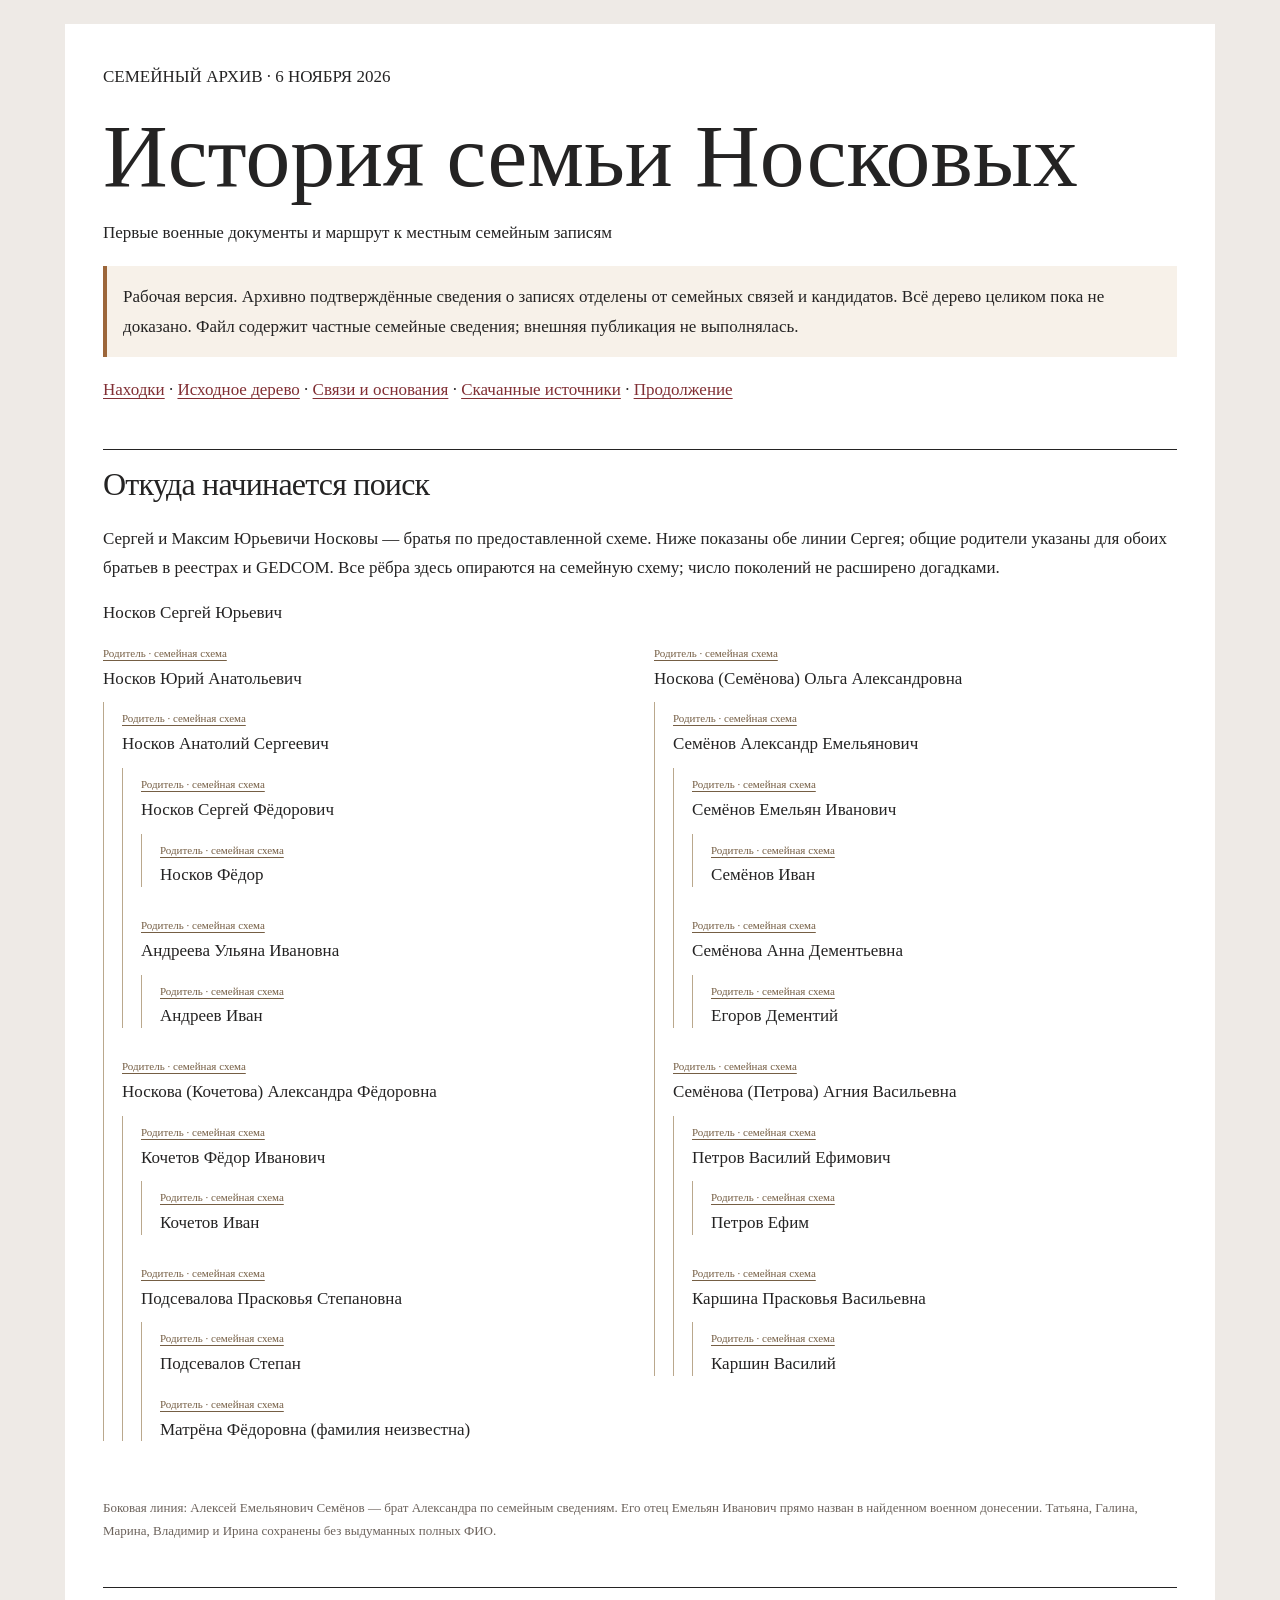
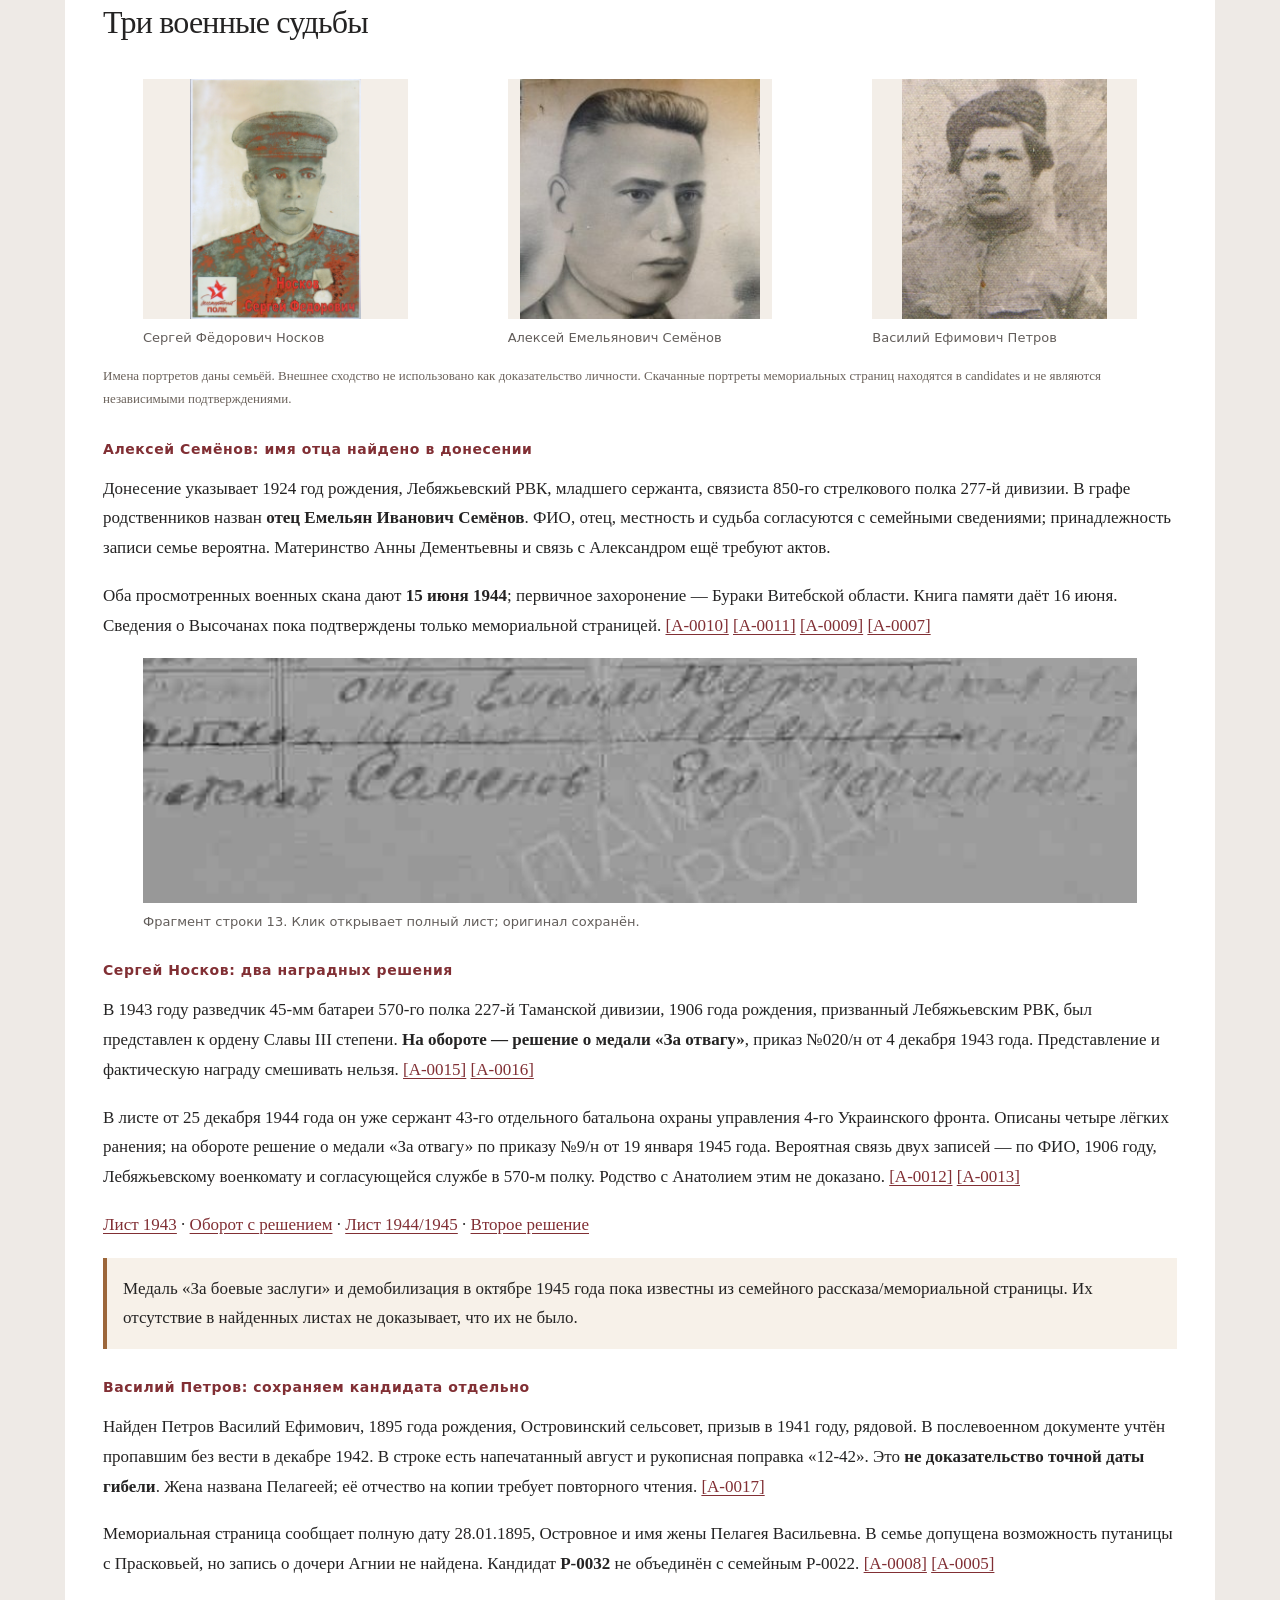
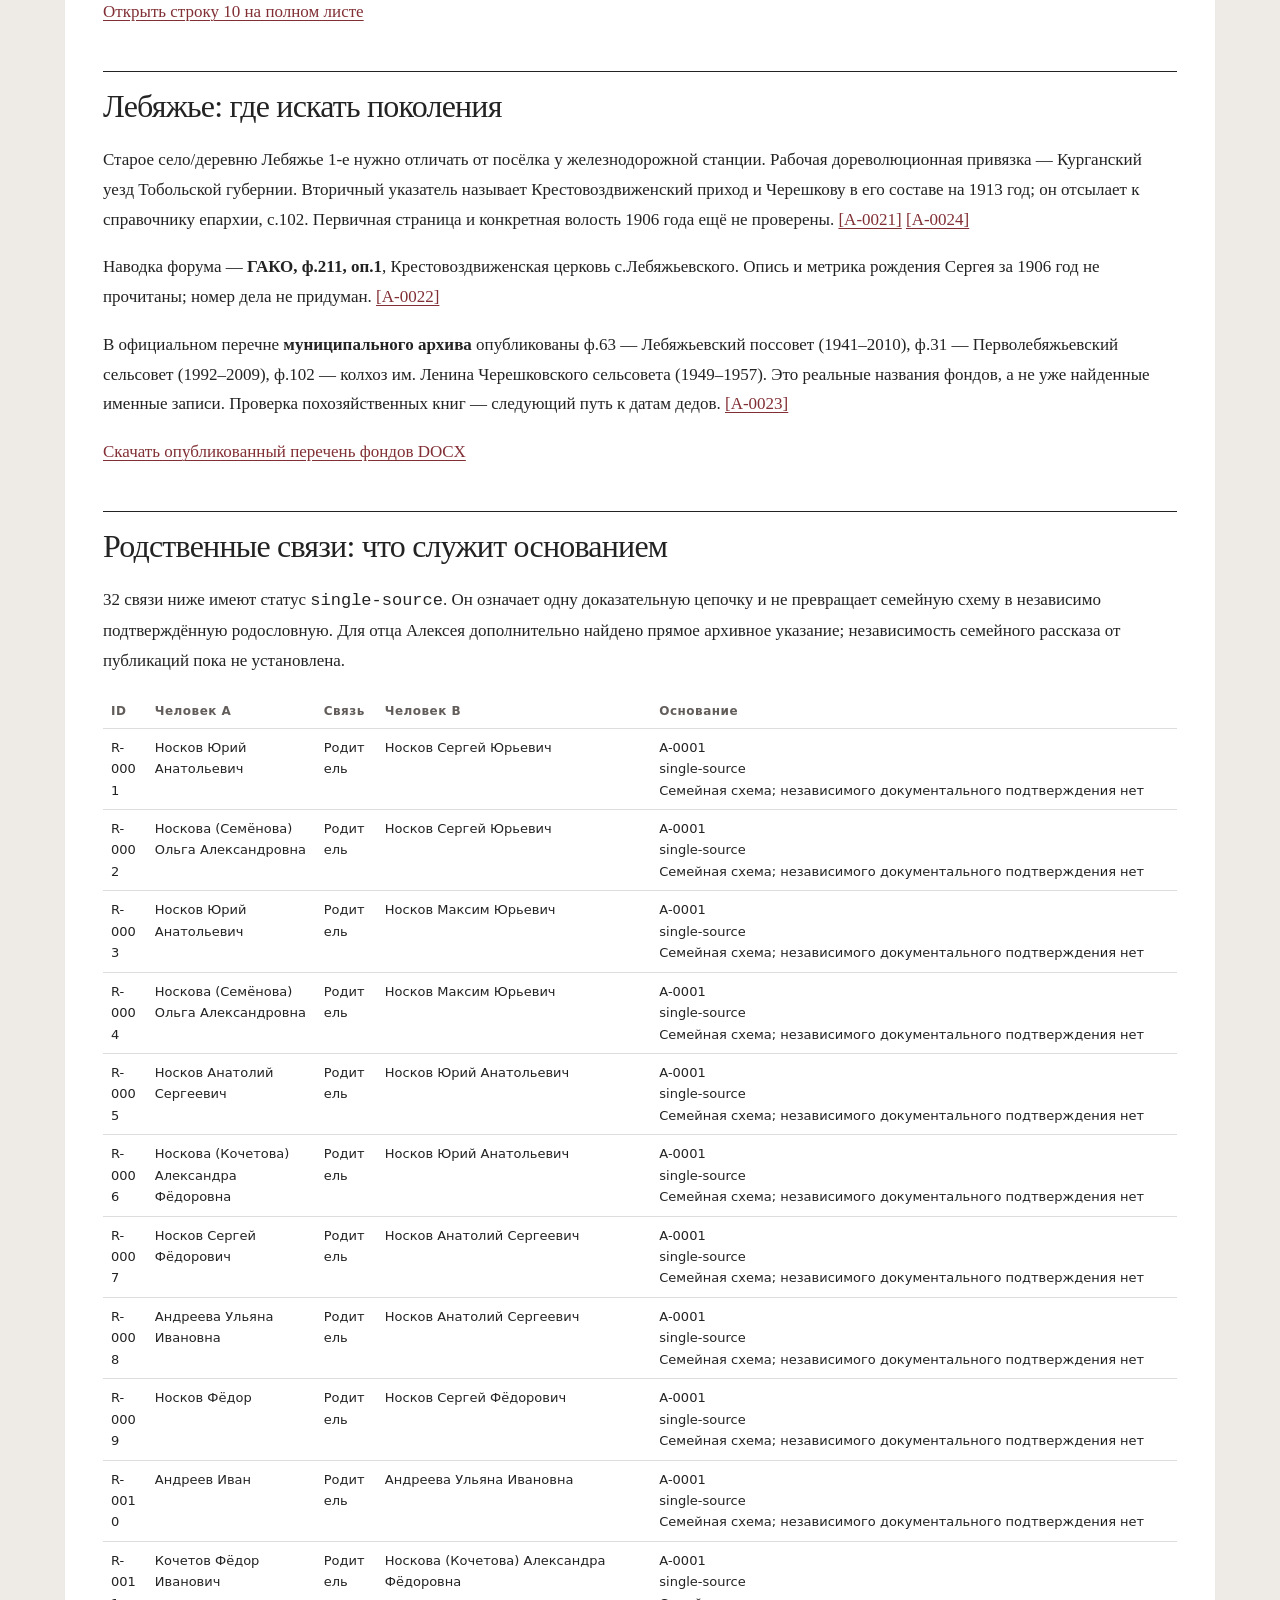
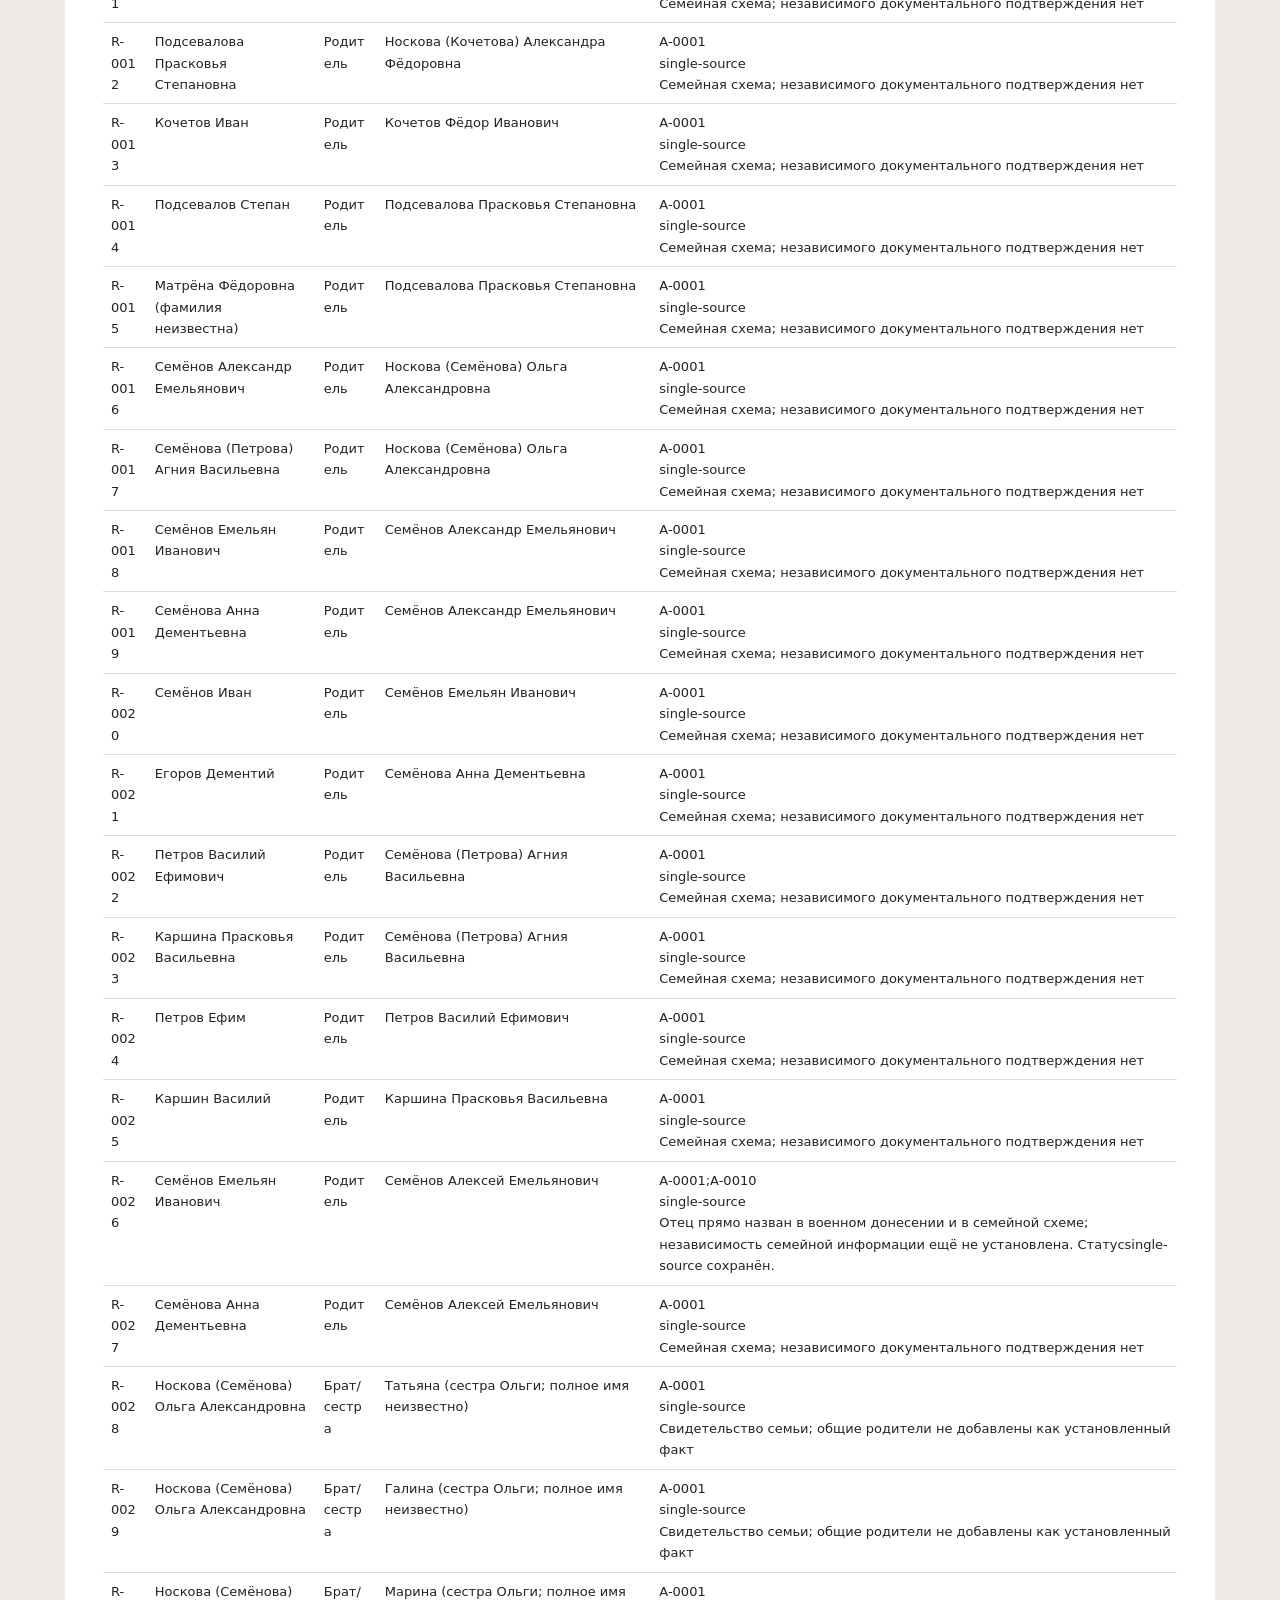
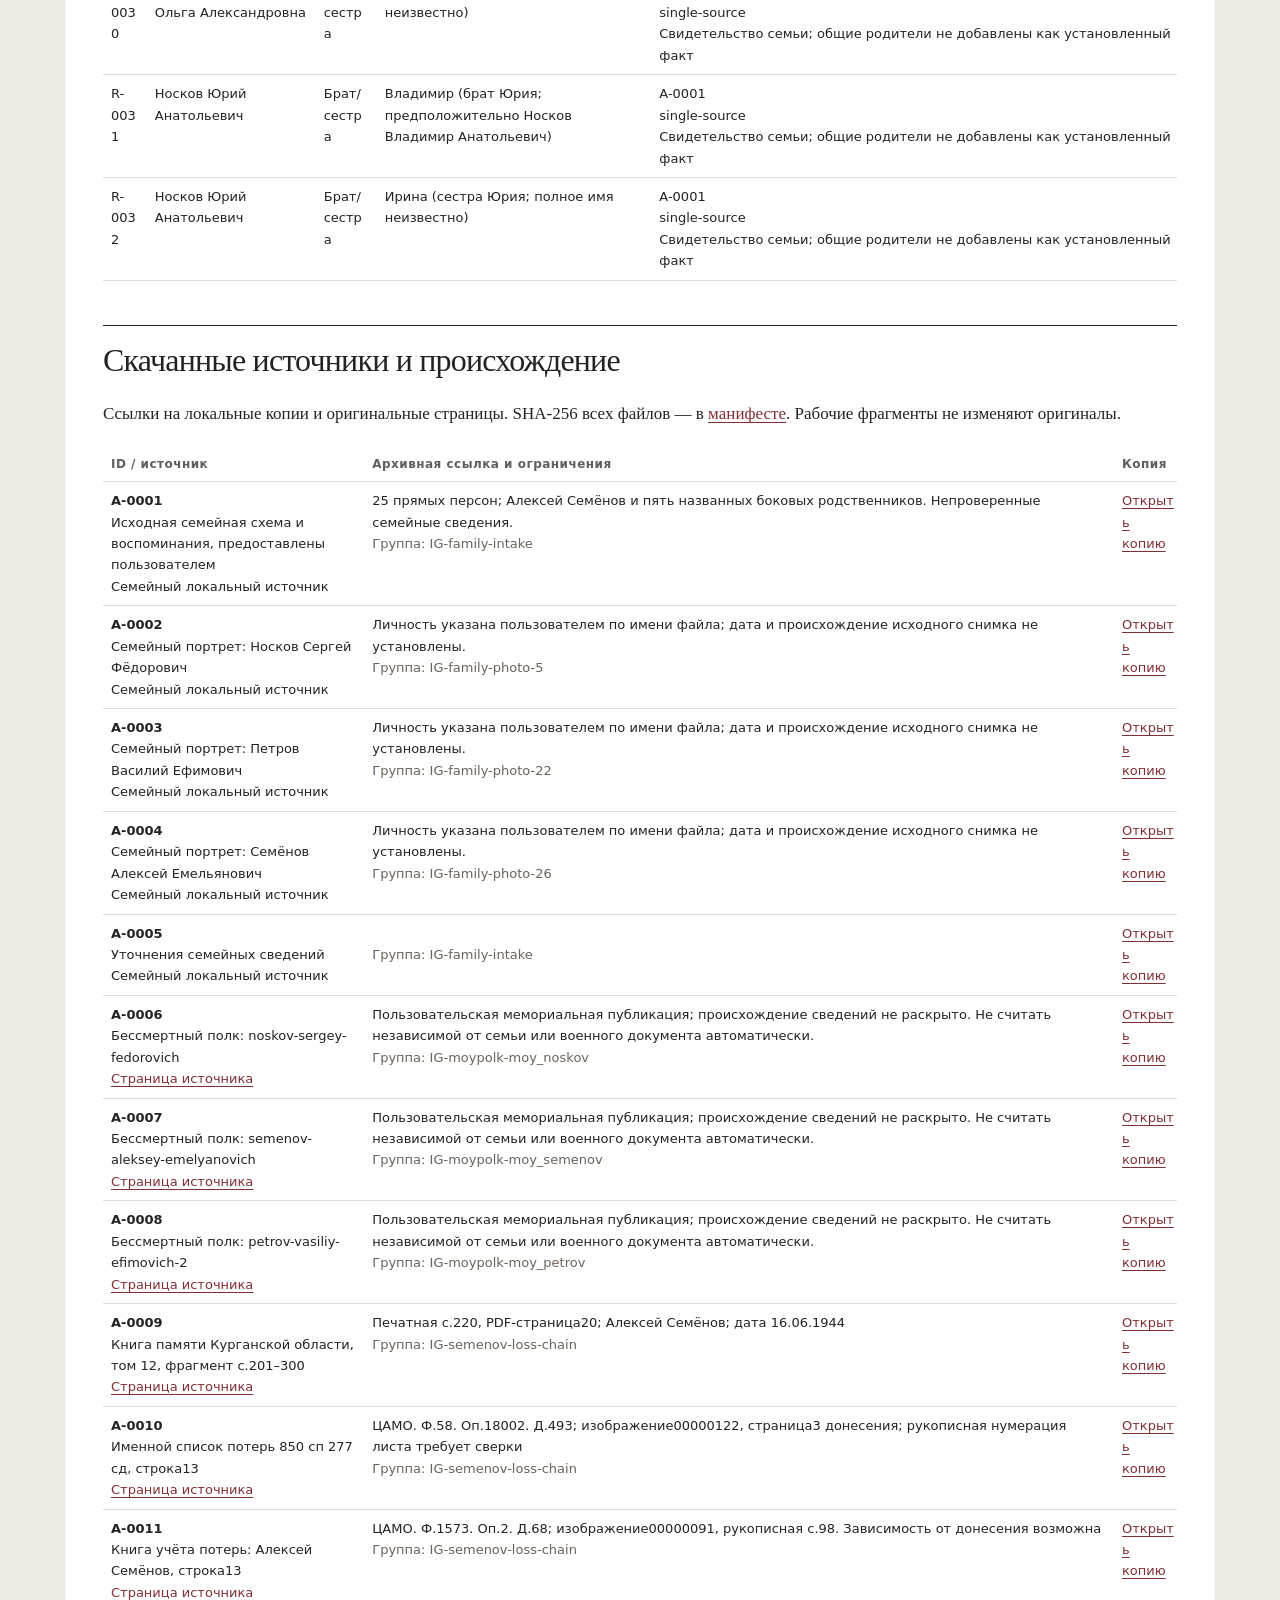
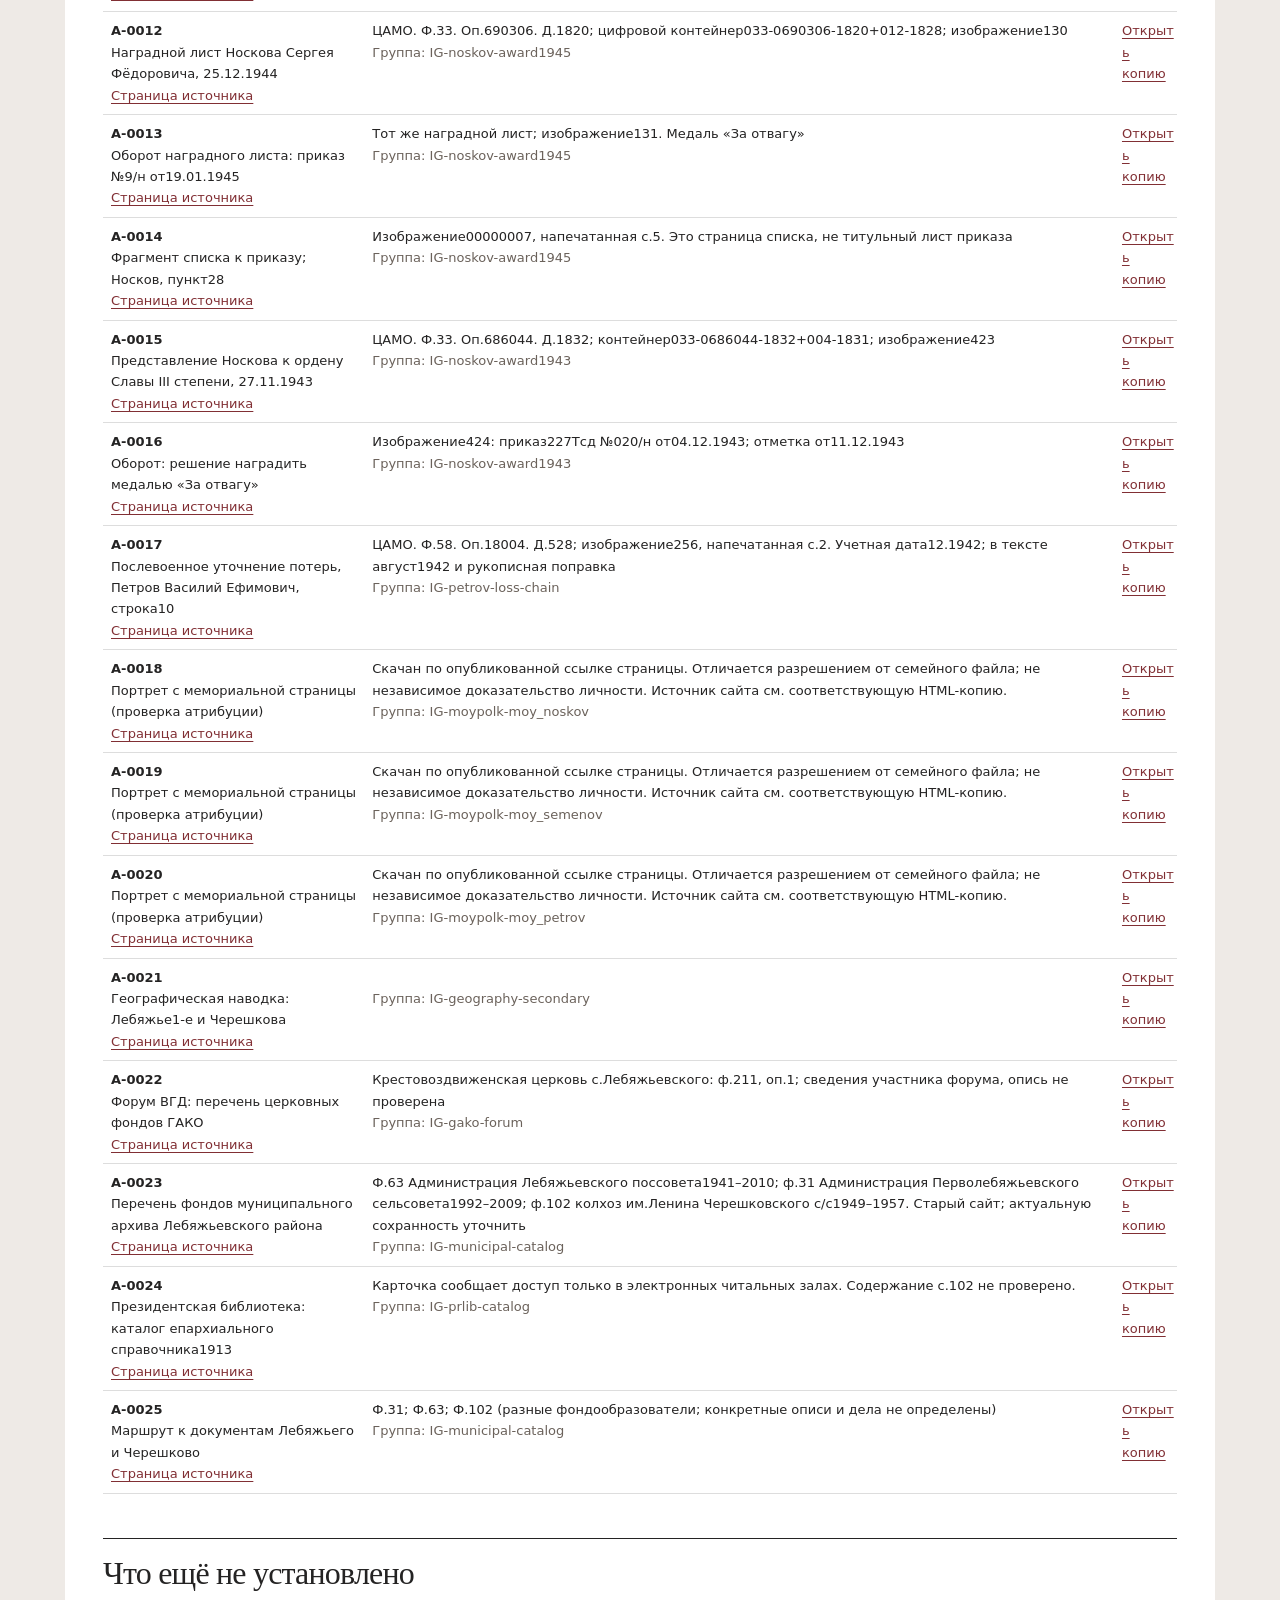
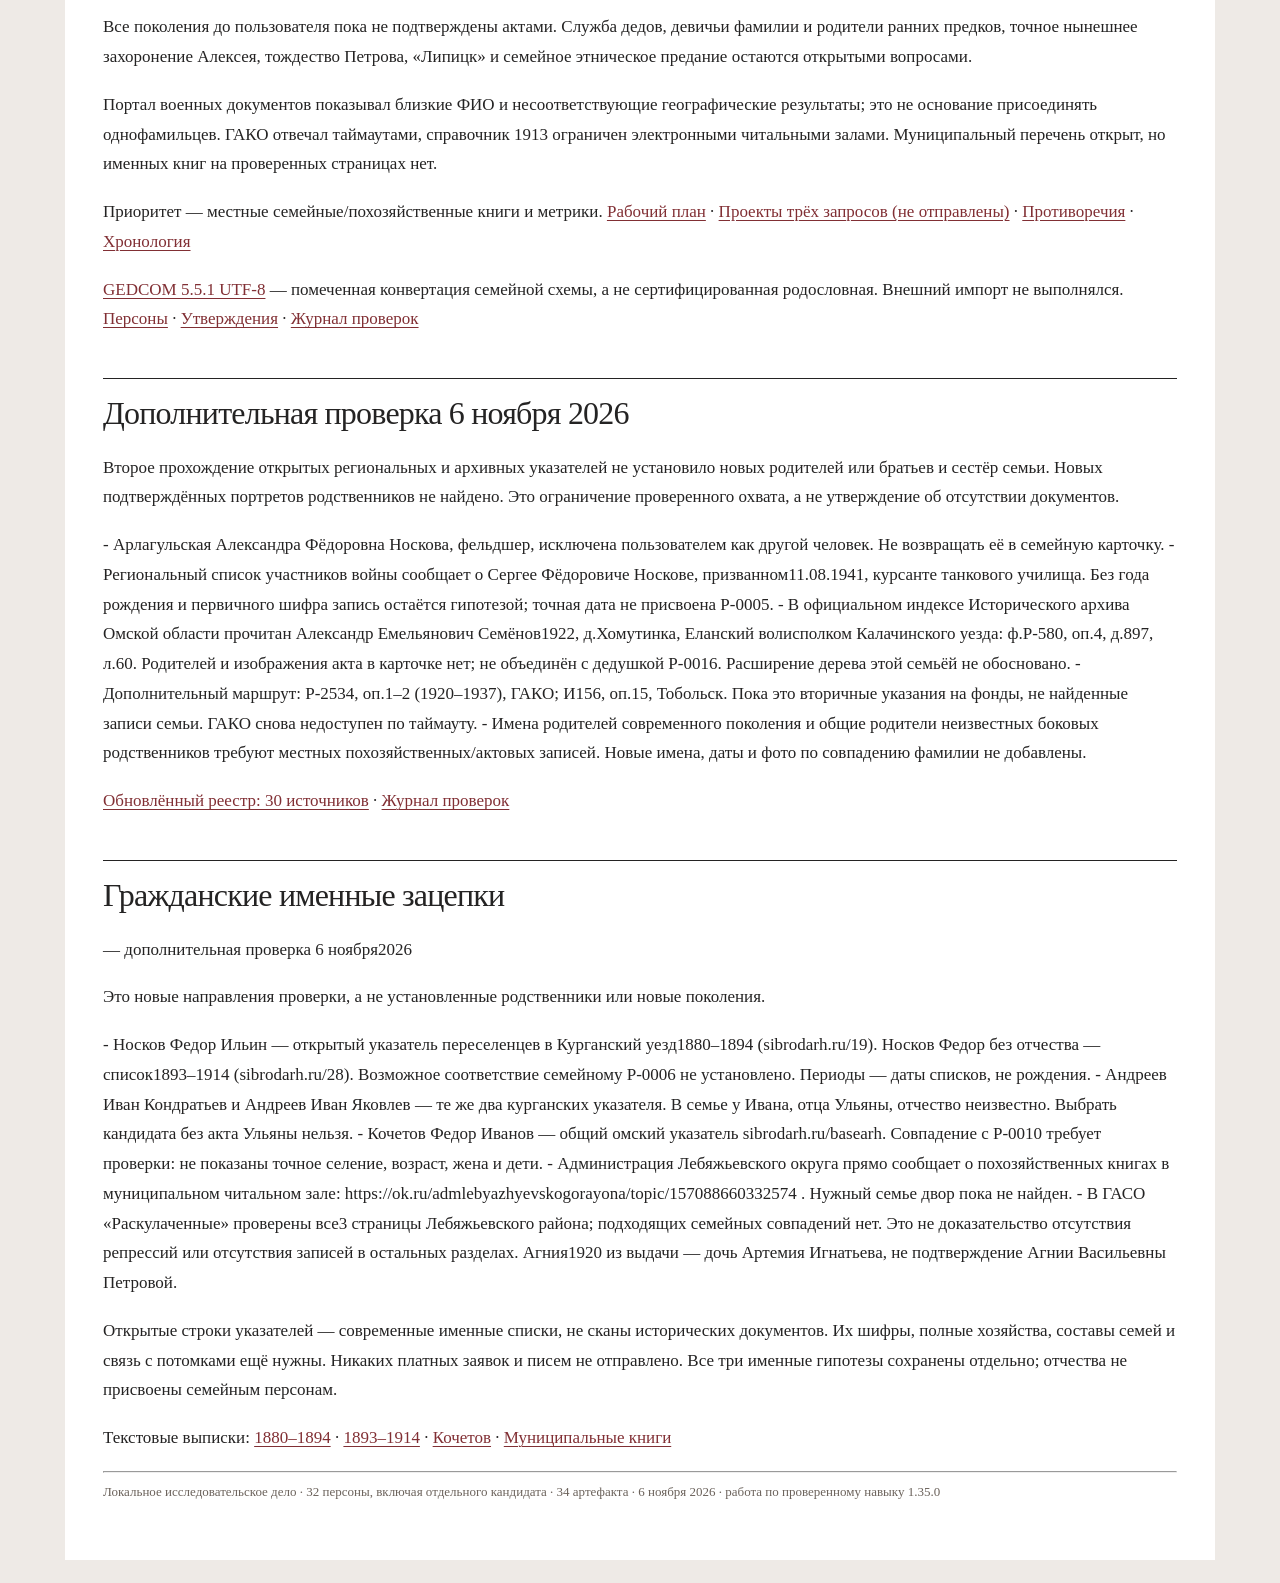
==== archive/report.html @ 3ffae799 "Publish family archive with complete static site and research sources" ====
<!doctype html><html lang="ru"><head><meta charset="utf-8"><meta name="viewport" content="width=device-width,initial-scale=1"><title>История семьи Носковых — первые документы</title><style>
@page { size:A4; margin:16mm 17mm; }
:root {
 --paper:#ffffff; --canvas:#eeeae6; --ink:#242323; --muted:#625d5a; --line:#d5cfca;
 --accent:#812f34; --accent-soft:#f8efed; --soft:#f6f3f0;
 --ok:#285d39; --ok-bg:#eaf2e9; --maybe:#725011; --maybe-bg:#faf0d9;
 --no:#842f34; --no-bg:#f8e9e7; --family:#344f70; --family-bg:#eaf0f7;
 --sans:system-ui,-apple-system,BlinkMacSystemFont,"Segoe UI","Noto Sans","Noto Sans Armenian","Noto Sans Georgian","Noto Sans Hebrew","DejaVu Sans",Arial,sans-serif;
 --serif:Georgia,"Times New Roman","Noto Serif","Noto Serif Armenian","Noto Serif Georgian","Noto Serif Hebrew","DejaVu Serif","Sylfaen",serif; --tree-gap:40px;
 color-scheme:light;
}
* { box-sizing:border-box; }
html { scroll-padding-top:24px; }
body { margin:0; background:var(--canvas); color:var(--ink); font:1.0625rem/1.75 var(--serif); }
a { color:var(--accent); text-underline-offset:3px; text-decoration-thickness:1px; }
a:hover { text-decoration-thickness:2px; }
a:focus-visible,summary:focus-visible,.table-wrap:focus-visible { outline:3px solid var(--accent); outline-offset:5px; }
.report-shell { max-width:1180px; margin:32px auto; background:var(--paper); border-top:7px solid var(--ink); }
.report-topline { display:flex; justify-content:space-between; flex-wrap:wrap; gap:8px 20px; padding:17px 52px; border-bottom:1px solid var(--ink); color:var(--muted); font:600 .75rem/1.5 var(--sans); text-transform:none; letter-spacing:.12em; }
.report-header { padding:40px 52px 32px; border-bottom:1px solid var(--ink); }
.report-intro { display:grid; grid-template-columns:minmax(0,1.7fr) minmax(0,1fr); gap:0 48px; align-items:start; }
.eyebrow { margin:0 0 10px; grid-column:1; font:600 .75rem/1.5 var(--sans); letter-spacing:.16em; text-transform:none; color:var(--accent); }
h1 { overflow-wrap:anywhere; grid-column:1; font:400 clamp(3rem,7vw,5.75rem)/1.03 var(--serif); letter-spacing:normal; margin:0 0 16px; text-wrap:balance; }
.subtitle { grid-column:1; font:1.125rem/1.55 var(--serif); max-width:42ch; color:var(--muted); margin:0 0 24px; }
.report-meta { grid-column:2; grid-row:2/4; margin:6px 0 0; display:grid; gap:16px; padding-left:24px; border-left:1px solid var(--line); font:.8125rem/1.7 var(--sans); }
.report-meta dt { font:600 .75rem/1.5 var(--sans); text-transform:none; letter-spacing:.06em; color:var(--muted); margin:0 0 3px; }
.report-meta dd { margin:0; }
.demo-note { grid-column:1/-1; padding:12px 0; border-top:1px solid var(--line); border-bottom:1px solid var(--line); font:.75rem/1.65 var(--sans); color:var(--muted); }
.demo-note strong { color:var(--ink); }
.family-tree { margin:30px auto 0; width:100%; max-width:780px; min-width:0; }
.tree-heading { display:flex; align-items:baseline; justify-content:space-between; flex-wrap:wrap; gap:8px 20px; margin-bottom:16px; }
.tree-heading h2 { font:400 1.75rem/1.3 var(--serif); color:var(--ink); letter-spacing:-.025em; border:0; padding:0; margin:0; }
.tree-heading>span { color:var(--muted); font:.75rem/1.5 var(--sans); }
.tree-row { display:grid; grid-template-columns:repeat(2,minmax(0,1fr)); gap:var(--tree-gap); }
.person-card { min-width:0; overflow-wrap:anywhere; display:grid; grid-template-columns:minmax(0,1fr) auto; gap:4px 12px; padding:10px 14px 12px; border:0; border-top:1px solid var(--line); border-bottom:1px solid var(--line); background:var(--paper); text-decoration:none; transition:background-color 160ms ease; }
a.person-card:hover { background:var(--accent-soft); }
.person-role { grid-column:1/-1; color:var(--muted); font:600 .75rem/1.4 var(--sans); letter-spacing:.07em; text-transform:none; }
.person-name { grid-column:1/-1; color:var(--ink); font:400 1.375rem/1.3 var(--serif); letter-spacing:normal; overflow-wrap:anywhere; }
.person-years { color:var(--muted); font:.75rem/1.6 var(--sans); font-variant-numeric:tabular-nums; }
.person-status { color:var(--accent); font:600 .75rem/1.6 var(--sans); }
.person-card.subject { background:var(--accent-soft); border-top:3px solid var(--accent); border-bottom:1px solid var(--accent); padding-top:8px; }
.person-card.subject .person-role { color:var(--accent); }
.person-card.subject .person-status { grid-column:1/-1; font-weight:400; color:var(--muted); }
.spouse-group { position:relative; }
.spouse-group::before { content:""; position:absolute; top:50%; left:calc(50% - var(--tree-gap)/2); width:var(--tree-gap); height:4px; border-top:1px solid var(--accent); border-bottom:1px solid var(--accent); }
.tree-connectors { position:relative; width:100%; height:24px; color:var(--accent); }
.tree-connectors::before { content:""; position:absolute; top:0; bottom:0; left:calc(25% - var(--tree-gap)/4); border-left:1px solid currentColor; }
.mother-branch { position:absolute; top:0; left:calc(25% - var(--tree-gap)/4); width:calc(50% + var(--tree-gap)/2); height:10px; border-right:1px solid currentColor; border-bottom:1px solid currentColor; }
.child-row .person-card { grid-column:1; }
.tree-caption { font:.75rem/1.65 var(--sans); color:var(--muted); margin-top:14px; }
.tree-caption span { display:block; margin-top:4px; }
.report-nav { display:flex; flex-wrap:wrap; gap:4px 32px; margin:0 52px; padding:6px 0; border-bottom:1px solid var(--ink); font:600 .75rem/1.5 var(--sans); text-transform:none; letter-spacing:.06em; }
.report-nav a { min-height:44px; display:inline-flex; align-items:center; text-decoration:none; }
.report-nav a:hover { text-decoration:underline; }
main { max-width:900px; padding:36px 52px 44px; margin:0 auto; }
h2 { margin:44px 0 18px; padding:14px 0 0; border-top:1px solid var(--ink); color:var(--ink); font:400 clamp(1.625rem,3vw,2rem)/1.3 var(--serif); letter-spacing:-.025em; break-after:avoid; text-wrap:balance; }
h3 { margin:28px 0 14px; color:var(--accent); font:600 .875rem/1.5 var(--sans); letter-spacing:.04em; }
p { margin:0 0 18px; }
p,li,td { overflow-wrap:break-word; }
main>p { max-width:72ch; }
.lead { padding:22px 24px 24px; background:var(--soft); border-top:3px solid var(--accent); border-bottom:1px solid var(--line); margin-bottom:24px; }
.lead h2 { margin:0 0 14px; padding:0; border:0; color:var(--accent); font:600 .75rem/1.5 var(--sans); text-transform:none; letter-spacing:.12em; }
.lead ul { margin:0; padding-left:18px; }
.lead li { margin-bottom:12px; }
.lead li:last-child { margin-bottom:0; }
.tag { display:inline-block; max-width:100%; padding:2px 7px; margin:2px 0; border-radius:2px; font:600 .75rem/1.5 var(--sans); white-space:nowrap; }
.ok { color:var(--ok); background:var(--ok-bg); }
.maybe { color:var(--maybe); background:var(--maybe-bg); }
.no { color:var(--no); background:var(--no-bg); }
.fam { color:var(--family); background:var(--family-bg); }
.evidence-guide { border-bottom:1px solid var(--line); color:var(--muted); margin:0 0 30px; font:.8125rem/1.7 var(--sans); }
.evidence-guide h3 { padding:12px 0 0; margin:0; font:600 .8125rem/1.7 var(--sans); color:var(--ink); letter-spacing:normal; }
.legend { display:grid; grid-template-columns:repeat(2,minmax(0,1fr)); gap:12px 24px; padding:8px 0 18px; }
.legend .tag { display:table; margin-bottom:4px; }
.table-wrap { max-width:100%; overflow-x:auto; margin:16px 0 20px; }
table { width:100%; border-collapse:collapse; font:.875rem/1.65 var(--sans); }
th,td { text-align:start; vertical-align:top; border-bottom:1px solid var(--line); padding:12px 16px 12px 0; }
th { color:var(--muted); font:600 .75rem/1.5 var(--sans); text-transform:none; letter-spacing:.04em; border-bottom:1px solid var(--ink); }
th:last-child,td:last-child { padding-right:0; }
td.d { width:18%; min-width:90px; }
td.t { width:17%; }
tr { break-inside:avoid; }
tr:target { background:var(--accent-soft); }
blockquote { margin:28px 0; padding:2px 0 2px 20px; border-left:2px solid var(--accent); color:var(--accent); font:italic 1.375rem/1.5 var(--serif); }
ol,ul { margin:0 0 22px; padding-left:22px; }
li { margin-bottom:10px; }
.small { color:var(--muted); font:.8125rem/1.65 var(--sans); }
.src li { color:var(--muted); font:.8125rem/1.75 var(--sans); margin-bottom:18px; padding-left:4px; }
.src li b { color:var(--ink); }
:target { scroll-margin-top:24px; }
.report-footer { display:flex; justify-content:space-between; flex-wrap:wrap; gap:12px; padding:20px 52px; border-top:1px solid var(--ink); color:var(--muted); font:.75rem/1.5 var(--sans); }
.skip-link { position:absolute; top:8px; left:8px; padding:12px 16px; z-index:10; background:var(--paper); transform:translateY(-200%); font:1rem/1.5 var(--sans); }
.skip-link:focus { transform:translateY(0); }
@media(max-width:959px) {
 .report-shell { margin:16px; }
 .report-header { padding:32px; }
 .report-topline,.report-footer { padding-left:32px; padding-right:32px; }
 .report-nav { margin-left:32px; margin-right:32px; }
 .report-intro { gap:0 24px; }
 .person-card { display:flex; flex-direction:column; gap:4px; }
 main { padding:32px; }
}
@media(max-width:600px) {
 :root { --tree-gap:20px; }
 body { font-size:1rem; }
 .report-shell { margin:0; border-top-width:5px; }
 .report-topline { padding:13px 20px; font-size:.75rem; letter-spacing:.06em; }
 .report-header { padding:24px 20px; }
 .report-intro { display:block; }
 h1 { font-size:3rem; }
 .subtitle { font-size:1rem; margin-bottom:18px; }
 .report-meta { display:flex; flex-wrap:wrap; gap:10px 24px; padding:0; margin:0 0 18px; border:0; }
 .demo-note { font-size:.75rem; }
 .family-tree { margin-top:24px; }
 .tree-heading { align-items:start; }
 .tree-heading h2 { font-size:1.5rem; }
 .person-card { padding:10px; }
 .person-name { font-size:1.125rem; }
 .person-role { letter-spacing:.03em; }
 .person-card.subject { padding-top:8px; }
 .tree-connectors { height:22px; }
 .tree-caption { font-size:.75rem; }
 .report-nav { margin:0 20px; gap:4px 20px; letter-spacing:.02em; }
 main { padding:24px 20px; }
 .lead { padding:20px; }
 .legend { grid-template-columns:1fr; }
 h2 { margin-top:36px; }
 table { min-width:560px; }
 th,td { padding-right:12px; }
 .report-footer { padding:20px; }
}
@media(prefers-reduced-motion:reduce) { *,*::before,*::after { transition:none !important; scroll-behavior:auto !important; } }
@media print {
 body { background:white; font-size:10.5pt; }
 .report-shell { max-width:none; margin:0; border:0; }
 .report-topline,.report-footer { padding:8pt 0; font-size:8pt; }
 .report-header { padding:16pt 0; }
 .report-intro { gap:0 24pt; }
 h1 { font-size:34pt; }
 .subtitle { font-size:11pt; }
 .demo-note { font-size:8pt; }
 .family-tree { max-width:145mm; margin-top:18pt; break-inside:avoid; }
 .person-card { padding:8pt; }
 .person-name { font-size:12pt; }
 .person-role,.person-years,.person-status,.tree-caption { font-size:8pt; }
 .report-nav,.skip-link { display:none; }
 main { padding:0; }
 h2 { font-size:16pt; margin-top:20pt; }
 .table-wrap { overflow:visible; }
 table { min-width:0; font-size:8.5pt; }
 th { font-size:8pt; }
 .evidence-guide { break-inside:avoid; font-size:8.5pt; }
 .legend { grid-template-columns:repeat(2,minmax(0,1fr)); }
 a { color:inherit; }
 .person-card.subject { background:white; }
}
/* Local font fallbacks retain multilingual text without network requests. */
bdi { unicode-bidi:isolate; }
html :lang(ar), html :lang(he), html :lang(yi), html :lang(ka), html :lang(hy) { letter-spacing:normal; }
.report-note { grid-column:1/-1; color:var(--muted); font:.8125rem/1.65 var(--sans); }
.tree-connectors.uncertain::before { border-left-style:dashed; }
.mother-branch.uncertain { border-right-style:dashed; border-bottom-style:dashed; }
.spouse-group.uncertain::before { border-top-style:dashed; border-bottom-style:dashed; }
.photos { display:flex; flex-wrap:wrap; gap:16px; align-items:flex-start; }
.photos figure { margin:0; }
figure img { display:block; max-width:100%; height:auto; }
figcaption { font:.8125rem/1.65 var(--sans); color:var(--muted); margin-top:8px; }
.docfig { margin:24px 0; break-inside:avoid; }
.docfig img { width:100%; max-height:225mm; object-fit:contain; border:1px solid var(--line); }
@media screen { .pb { break-before:auto; } .docfig img { max-height:none; } }
@media print { .pb { break-before:page; } .tag { white-space:normal; } }


.sheet{max-width:1150px;margin:24px auto;background:white;padding:38px}main{padding:0;max-width:none}.familytree ul{list-style:none;padding-left:18px;border-left:1px solid #baa88d}.familytree>ul{display:grid;grid-template-columns:1fr 1fr;gap:28px;border:0;padding:0}.familytree li{margin:12px 0;break-inside:avoid}.node{display:block;font-family:Georgia,serif;font-size:17px;line-height:1.4}.edge{font-size:11px;color:#755e44}.portraits{display:grid;grid-template-columns:repeat(3,1fr);gap:20px}.portraits img{width:100%;height:240px;object-fit:contain;background:#f3eee8}.notice{padding:16px;border-left:4px solid #9c663a;background:#f7f1e9}table{width:100%;border-collapse:collapse;font-size:13px}th,td{padding:8px;border-bottom:1px solid #ddd;vertical-align:top;text-align:left;overflow-wrap:anywhere}.scroll{overflow-x:auto}.evidence img{max-height:650px;max-width:100%;object-fit:contain}details{margin:16px 0}summary{cursor:pointer;font-weight:600}.muted{color:#6b625b;font-size:13px}@media(max-width:700px){.sheet{padding:20px;margin:0}.familytree>ul,.portraits{display:block}.portraits img{height:200px}} </style></head><body><article class="sheet"><header><p class="kicker">СЕМЕЙНЫЙ АРХИВ · 6 НОЯБРЯ 2026</p><h1>История семьи Носковых</h1><p class="deck">Первые военные документы и маршрут к местным семейным записям</p><p class="notice">Рабочая версия. Архивно подтверждённые сведения о записях отделены от семейных связей и кандидатов. Всё дерево целиком пока не доказано. Файл содержит частные семейные сведения; внешняя публикация не выполнялась.</p></header>
<nav><a href="#finds">Находки</a> · <a href="#family">Исходное дерево</a> · <a href="#register">Связи и основания</a> · <a href="#documents">Скачанные источники</a> · <a href="#next">Продолжение</a></nav>
<section id="family"><h2>Откуда начинается поиск</h2><p>Сергей и Максим Юрьевичи Носковы — братья по предоставленной схеме. Ниже показаны обе линии Сергея; общие родители указаны для обоих братьев в реестрах и GEDCOM. Все рёбра здесь опираются на семейную схему; число поколений не расширено догадками.</p><div class="familytree"><span class="node">Носков Сергей Юрьевич</span><ul><li><a class="edge" href="#R-0001">Родитель · семейная схема</a><span class="node">Носков Юрий Анатольевич</span><ul><li><a class="edge" href="#R-0005">Родитель · семейная схема</a><span class="node">Носков Анатолий Сергеевич</span><ul><li><a class="edge" href="#R-0007">Родитель · семейная схема</a><span class="node">Носков Сергей Фёдорович</span><ul><li><a class="edge" href="#R-0009">Родитель · семейная схема</a><span class="node">Носков Фёдор</span></li></ul></li><li><a class="edge" href="#R-0008">Родитель · семейная схема</a><span class="node">Андреева Ульяна Ивановна</span><ul><li><a class="edge" href="#R-0010">Родитель · семейная схема</a><span class="node">Андреев Иван</span></li></ul></li></ul></li><li><a class="edge" href="#R-0006">Родитель · семейная схема</a><span class="node">Носкова (Кочетова) Александра Фёдоровна</span><ul><li><a class="edge" href="#R-0011">Родитель · семейная схема</a><span class="node">Кочетов Фёдор Иванович</span><ul><li><a class="edge" href="#R-0013">Родитель · семейная схема</a><span class="node">Кочетов Иван</span></li></ul></li><li><a class="edge" href="#R-0012">Родитель · семейная схема</a><span class="node">Подсевалова Прасковья Степановна</span><ul><li><a class="edge" href="#R-0014">Родитель · семейная схема</a><span class="node">Подсевалов Степан</span></li><li><a class="edge" href="#R-0015">Родитель · семейная схема</a><span class="node">Матрёна Фёдоровна (фамилия неизвестна)</span></li></ul></li></ul></li></ul></li><li><a class="edge" href="#R-0002">Родитель · семейная схема</a><span class="node">Носкова (Семёнова) Ольга Александровна</span><ul><li><a class="edge" href="#R-0016">Родитель · семейная схема</a><span class="node">Семёнов Александр Емельянович</span><ul><li><a class="edge" href="#R-0018">Родитель · семейная схема</a><span class="node">Семёнов Емельян Иванович</span><ul><li><a class="edge" href="#R-0020">Родитель · семейная схема</a><span class="node">Семёнов Иван</span></li></ul></li><li><a class="edge" href="#R-0019">Родитель · семейная схема</a><span class="node">Семёнова Анна Дементьевна</span><ul><li><a class="edge" href="#R-0021">Родитель · семейная схема</a><span class="node">Егоров Дементий</span></li></ul></li></ul></li><li><a class="edge" href="#R-0017">Родитель · семейная схема</a><span class="node">Семёнова (Петрова) Агния Васильевна</span><ul><li><a class="edge" href="#R-0022">Родитель · семейная схема</a><span class="node">Петров Василий Ефимович</span><ul><li><a class="edge" href="#R-0024">Родитель · семейная схема</a><span class="node">Петров Ефим</span></li></ul></li><li><a class="edge" href="#R-0023">Родитель · семейная схема</a><span class="node">Каршина Прасковья Васильевна</span><ul><li><a class="edge" href="#R-0025">Родитель · семейная схема</a><span class="node">Каршин Василий</span></li></ul></li></ul></li></ul></li></ul></div><p class="muted">Боковая линия: Алексей Емельянович Семёнов — брат Александра по семейным сведениям. Его отец Емельян Иванович прямо назван в найденном военном донесении. Татьяна, Галина, Марина, Владимир и Ирина сохранены без выдуманных полных ФИО.</p></section>
<main><section id="finds"><h2>Три военные судьбы</h2><div class="portraits"><figure><img src="photos/noskov_sergey_fedorovich.png" alt="Предоставленный семьёй портрет Сергея Фёдоровича Носкова"><figcaption>Сергей Фёдорович Носков</figcaption></figure><figure><img src="photos/semenov_aleksey_emelyanovich.png" alt="Предоставленный семьёй портрет Алексея Емельяновича Семёнова"><figcaption>Алексей Емельянович Семёнов</figcaption></figure><figure><img src="photos/petrov_vasiliy_efimovich.png" alt="Предоставленный семьёй портрет Василия Ефимовича Петрова"><figcaption>Василий Ефимович Петров</figcaption></figure></div><p class="muted">Имена портретов даны семьёй. Внешнее сходство не использовано как доказательство личности. Скачанные портреты мемориальных страниц находятся в candidates и не являются независимыми подтверждениями.</p>
<h3>Алексей Семёнов: имя отца найдено в донесении</h3><p>Донесение указывает 1924 год рождения, Лебяжьевский РВК, младшего сержанта, связиста 850-го стрелкового полка 277-й дивизии. В графе родственников назван <strong>отец Емельян Иванович Семёнов</strong>. ФИО, отец, местность и судьба согласуются с семейными сведениями; принадлежность записи семье вероятна. Материнство Анны Дементьевны и связь с Александром ещё требуют актов.</p><p>Оба просмотренных военных скана дают <strong>15 июня 1944</strong>; первичное захоронение — Бураки Витебской области. Книга памяти даёт 16 июня. Сведения о Высочанах пока подтверждены только мемориальной страницей. <a href="#artifact-A-0010">[A-0010]</a> <a href="#artifact-A-0011">[A-0011]</a> <a href="#artifact-A-0009">[A-0009]</a> <a href="#artifact-A-0007">[A-0007]</a></p><figure class="evidence"><a href="documents/Семёнов-Алексей-Емельянович/Семенов-АЕ-донесение-58-18002-493-122.jpg"><img src="documents/Семёнов-Алексей-Емельянович/Семенов-АЕ-родственники-фрагмент.png" alt="Фрагмент графы родственников: отец Емельян Иванович Семёнов"></a><figcaption>Фрагмент строки 13. Клик открывает полный лист; оригинал сохранён.</figcaption></figure>
<h3>Сергей Носков: два наградных решения</h3><p>В 1943 году разведчик 45-мм батареи 570-го полка 227-й Таманской дивизии, 1906 года рождения, призванный Лебяжьевским РВК, был представлен к ордену Славы III степени. <strong>На обороте — решение о медали «За отвагу»</strong>, приказ №020/н от 4 декабря 1943 года. Представление и фактическую награду смешивать нельзя. <a href="#artifact-A-0015">[A-0015]</a> <a href="#artifact-A-0016">[A-0016]</a></p><p>В листе от 25 декабря 1944 года он уже сержант 43-го отдельного батальона охраны управления 4-го Украинского фронта. Описаны четыре лёгких ранения; на обороте решение о медали «За отвагу» по приказу №9/н от 19 января 1945 года. Вероятная связь двух записей — по ФИО, 1906 году, Лебяжьевскому военкомату и согласующейся службе в 570-м полку. Родство с Анатолием этим не доказано. <a href="#artifact-A-0012">[A-0012]</a> <a href="#artifact-A-0013">[A-0013]</a></p><p><a href="documents\Носков-Сергей-Фёдорович\Носков-СФ-представление-1943-423.jpg">Лист 1943</a> · <a href="documents\Носков-Сергей-Фёдорович\Носков-СФ-представление-1943-424.jpg">Оборот с решением</a> · <a href="documents\Носков-Сергей-Фёдорович\Носков-СФ-За-отвагу-130.jpg">Лист 1944/1945</a> · <a href="documents\Носков-Сергей-Фёдорович\Носков-СФ-За-отвагу-131.jpg">Второе решение</a></p><p class="notice">Медаль «За боевые заслуги» и демобилизация в октябре 1945 года пока известны из семейного рассказа/мемориальной страницы. Их отсутствие в найденных листах не доказывает, что их не было.</p>
<h3>Василий Петров: сохраняем кандидата отдельно</h3><p>Найден Петров Василий Ефимович, 1895 года рождения, Островинский сельсовет, призыв в 1941 году, рядовой. В послевоенном документе учтён пропавшим без вести в декабре 1942. В строке есть напечатанный август и рукописная поправка «12-42». Это <strong>не доказательство точной даты гибели</strong>. Жена названа Пелагеей; её отчество на копии требует повторного чтения. <a href="#artifact-A-0017">[A-0017]</a></p><p>Мемориальная страница сообщает полную дату 28.01.1895, Островное и имя жены Пелагея Васильевна. В семье допущена возможность путаницы с Прасковьей, но запись о дочери Агнии не найдена. Кандидат <strong>P-0032</strong> не объединён с семейным P-0022. <a href="#artifact-A-0008">[A-0008]</a> <a href="#artifact-A-0005">[A-0005]</a></p><p><a href="documents\Петров-Василий-Ефимович-кандидат\Петров-ВЕ-уточнение-потерь-58-18004-528-256.jpg">Открыть строку 10 на полном листе</a></p></section>
<section id="geography"><h2>Лебяжье: где искать поколения</h2><p>Старое село/деревню Лебяжье 1-е нужно отличать от посёлка у железнодорожной станции. Рабочая дореволюционная привязка — Курганский уезд Тобольской губернии. Вторичный указатель называет Крестовоздвиженский приход и Черешкову в его составе на 1913 год; он отсылает к справочнику епархии, с.102. Первичная страница и конкретная волость 1906 года ещё не проверены. <a href="#artifact-A-0021">[A-0021]</a> <a href="#artifact-A-0024">[A-0024]</a></p><p>Наводка форума — <strong>ГАКО, ф.211, оп.1</strong>, Крестовоздвиженская церковь с.Лебяжьевского. Опись и метрика рождения Сергея за 1906 год не прочитаны; номер дела не придуман. <a href="#artifact-A-0022">[A-0022]</a></p><p>В официальном перечне <strong>муниципального архива</strong> опубликованы ф.63 — Лебяжьевский поссовет (1941–2010), ф.31 — Перволебяжьевский сельсовет (1992–2009), ф.102 — колхоз им. Ленина Черешковского сельсовета (1949–1957). Это реальные названия фондов, а не уже найденные именные записи. Проверка похозяйственных книг — следующий путь к датам дедов. <a href="#artifact-A-0023">[A-0023]</a></p><p><a href="documents\Справочники\Перечень-фондов-Лебяжьевского-муниципального-архива.docx">Скачать опубликованный перечень фондов DOCX</a></p></section>
<section id="register"><h2>Родственные связи: что служит основанием</h2><p>32 связи ниже имеют статус <code>single-source</code>. Он означает одну доказательную цепочку и не превращает семейную схему в независимо подтверждённую родословную. Для отца Алексея дополнительно найдено прямое архивное указание; независимость семейного рассказа от публикаций пока не установлена.</p><div class="scroll"><table><thead><tr><th>ID</th><th>Человек A</th><th>Связь</th><th>Человек B</th><th>Основание</th></tr></thead><tbody><tr id="R-0001"><td>R-0001</td><td>Носков Юрий Анатольевич</td><td>Родитель</td><td>Носков Сергей Юрьевич</td><td>A-0001<br>single-source<br>Семейная схема; независимого документального подтверждения нет</td></tr><tr id="R-0002"><td>R-0002</td><td>Носкова (Семёнова) Ольга Александровна</td><td>Родитель</td><td>Носков Сергей Юрьевич</td><td>A-0001<br>single-source<br>Семейная схема; независимого документального подтверждения нет</td></tr><tr id="R-0003"><td>R-0003</td><td>Носков Юрий Анатольевич</td><td>Родитель</td><td>Носков Максим Юрьевич</td><td>A-0001<br>single-source<br>Семейная схема; независимого документального подтверждения нет</td></tr><tr id="R-0004"><td>R-0004</td><td>Носкова (Семёнова) Ольга Александровна</td><td>Родитель</td><td>Носков Максим Юрьевич</td><td>A-0001<br>single-source<br>Семейная схема; независимого документального подтверждения нет</td></tr><tr id="R-0005"><td>R-0005</td><td>Носков Анатолий Сергеевич</td><td>Родитель</td><td>Носков Юрий Анатольевич</td><td>A-0001<br>single-source<br>Семейная схема; независимого документального подтверждения нет</td></tr><tr id="R-0006"><td>R-0006</td><td>Носкова (Кочетова) Александра Фёдоровна</td><td>Родитель</td><td>Носков Юрий Анатольевич</td><td>A-0001<br>single-source<br>Семейная схема; независимого документального подтверждения нет</td></tr><tr id="R-0007"><td>R-0007</td><td>Носков Сергей Фёдорович</td><td>Родитель</td><td>Носков Анатолий Сергеевич</td><td>A-0001<br>single-source<br>Семейная схема; независимого документального подтверждения нет</td></tr><tr id="R-0008"><td>R-0008</td><td>Андреева Ульяна Ивановна</td><td>Родитель</td><td>Носков Анатолий Сергеевич</td><td>A-0001<br>single-source<br>Семейная схема; независимого документального подтверждения нет</td></tr><tr id="R-0009"><td>R-0009</td><td>Носков Фёдор</td><td>Родитель</td><td>Носков Сергей Фёдорович</td><td>A-0001<br>single-source<br>Семейная схема; независимого документального подтверждения нет</td></tr><tr id="R-0010"><td>R-0010</td><td>Андреев Иван</td><td>Родитель</td><td>Андреева Ульяна Ивановна</td><td>A-0001<br>single-source<br>Семейная схема; независимого документального подтверждения нет</td></tr><tr id="R-0011"><td>R-0011</td><td>Кочетов Фёдор Иванович</td><td>Родитель</td><td>Носкова (Кочетова) Александра Фёдоровна</td><td>A-0001<br>single-source<br>Семейная схема; независимого документального подтверждения нет</td></tr><tr id="R-0012"><td>R-0012</td><td>Подсевалова Прасковья Степановна</td><td>Родитель</td><td>Носкова (Кочетова) Александра Фёдоровна</td><td>A-0001<br>single-source<br>Семейная схема; независимого документального подтверждения нет</td></tr><tr id="R-0013"><td>R-0013</td><td>Кочетов Иван</td><td>Родитель</td><td>Кочетов Фёдор Иванович</td><td>A-0001<br>single-source<br>Семейная схема; независимого документального подтверждения нет</td></tr><tr id="R-0014"><td>R-0014</td><td>Подсевалов Степан</td><td>Родитель</td><td>Подсевалова Прасковья Степановна</td><td>A-0001<br>single-source<br>Семейная схема; независимого документального подтверждения нет</td></tr><tr id="R-0015"><td>R-0015</td><td>Матрёна Фёдоровна (фамилия неизвестна)</td><td>Родитель</td><td>Подсевалова Прасковья Степановна</td><td>A-0001<br>single-source<br>Семейная схема; независимого документального подтверждения нет</td></tr><tr id="R-0016"><td>R-0016</td><td>Семёнов Александр Емельянович</td><td>Родитель</td><td>Носкова (Семёнова) Ольга Александровна</td><td>A-0001<br>single-source<br>Семейная схема; независимого документального подтверждения нет</td></tr><tr id="R-0017"><td>R-0017</td><td>Семёнова (Петрова) Агния Васильевна</td><td>Родитель</td><td>Носкова (Семёнова) Ольга Александровна</td><td>A-0001<br>single-source<br>Семейная схема; независимого документального подтверждения нет</td></tr><tr id="R-0018"><td>R-0018</td><td>Семёнов Емельян Иванович</td><td>Родитель</td><td>Семёнов Александр Емельянович</td><td>A-0001<br>single-source<br>Семейная схема; независимого документального подтверждения нет</td></tr><tr id="R-0019"><td>R-0019</td><td>Семёнова Анна Дементьевна</td><td>Родитель</td><td>Семёнов Александр Емельянович</td><td>A-0001<br>single-source<br>Семейная схема; независимого документального подтверждения нет</td></tr><tr id="R-0020"><td>R-0020</td><td>Семёнов Иван</td><td>Родитель</td><td>Семёнов Емельян Иванович</td><td>A-0001<br>single-source<br>Семейная схема; независимого документального подтверждения нет</td></tr><tr id="R-0021"><td>R-0021</td><td>Егоров Дементий</td><td>Родитель</td><td>Семёнова Анна Дементьевна</td><td>A-0001<br>single-source<br>Семейная схема; независимого документального подтверждения нет</td></tr><tr id="R-0022"><td>R-0022</td><td>Петров Василий Ефимович</td><td>Родитель</td><td>Семёнова (Петрова) Агния Васильевна</td><td>A-0001<br>single-source<br>Семейная схема; независимого документального подтверждения нет</td></tr><tr id="R-0023"><td>R-0023</td><td>Каршина Прасковья Васильевна</td><td>Родитель</td><td>Семёнова (Петрова) Агния Васильевна</td><td>A-0001<br>single-source<br>Семейная схема; независимого документального подтверждения нет</td></tr><tr id="R-0024"><td>R-0024</td><td>Петров Ефим</td><td>Родитель</td><td>Петров Василий Ефимович</td><td>A-0001<br>single-source<br>Семейная схема; независимого документального подтверждения нет</td></tr><tr id="R-0025"><td>R-0025</td><td>Каршин Василий</td><td>Родитель</td><td>Каршина Прасковья Васильевна</td><td>A-0001<br>single-source<br>Семейная схема; независимого документального подтверждения нет</td></tr><tr id="R-0026"><td>R-0026</td><td>Семёнов Емельян Иванович</td><td>Родитель</td><td>Семёнов Алексей Емельянович</td><td>A-0001;A-0010<br>single-source<br>Отец прямо назван в военном донесении и в семейной схеме; независимость семейной информации ещё не установлена. Статусsingle-source сохранён.</td></tr><tr id="R-0027"><td>R-0027</td><td>Семёнова Анна Дементьевна</td><td>Родитель</td><td>Семёнов Алексей Емельянович</td><td>A-0001<br>single-source<br>Семейная схема; независимого документального подтверждения нет</td></tr><tr id="R-0028"><td>R-0028</td><td>Носкова (Семёнова) Ольга Александровна</td><td>Брат/сестра</td><td>Татьяна (сестра Ольги; полное имя неизвестно)</td><td>A-0001<br>single-source<br>Свидетельство семьи; общие родители не добавлены как установленный факт</td></tr><tr id="R-0029"><td>R-0029</td><td>Носкова (Семёнова) Ольга Александровна</td><td>Брат/сестра</td><td>Галина (сестра Ольги; полное имя неизвестно)</td><td>A-0001<br>single-source<br>Свидетельство семьи; общие родители не добавлены как установленный факт</td></tr><tr id="R-0030"><td>R-0030</td><td>Носкова (Семёнова) Ольга Александровна</td><td>Брат/сестра</td><td>Марина (сестра Ольги; полное имя неизвестно)</td><td>A-0001<br>single-source<br>Свидетельство семьи; общие родители не добавлены как установленный факт</td></tr><tr id="R-0031"><td>R-0031</td><td>Носков Юрий Анатольевич</td><td>Брат/сестра</td><td>Владимир (брат Юрия; предположительно Носков Владимир Анатольевич)</td><td>A-0001<br>single-source<br>Свидетельство семьи; общие родители не добавлены как установленный факт</td></tr><tr id="R-0032"><td>R-0032</td><td>Носков Юрий Анатольевич</td><td>Брат/сестра</td><td>Ирина (сестра Юрия; полное имя неизвестно)</td><td>A-0001<br>single-source<br>Свидетельство семьи; общие родители не добавлены как установленный факт</td></tr></tbody></table></div></section><section id="documents"><h2>Скачанные источники и происхождение</h2><p>Ссылки на локальные копии и оригинальные страницы. SHA-256 всех файлов — в <a href="integrity-manifest.json">манифесте</a>. Рабочие фрагменты не изменяют оригиналы.</p><div class="scroll"><table><thead><tr><th>ID / источник</th><th>Архивная ссылка и ограничения</th><th>Копия</th></tr></thead><tbody><tr id="artifact-A-0001"><td><b>A-0001</b><br>Исходная семейная схема и воспоминания, предоставлены пользователем<br>Семейный локальный источник</td><td>25 прямых персон; Алексей Семёнов и пять названных боковых родственников. Непроверенные семейные сведения.<br><span class="muted">Группа: IG-family-intake</span></td><td><a href="input\семейные-сведения.txt">Открыть копию</a></td></tr><tr id="artifact-A-0002"><td><b>A-0002</b><br>Семейный портрет: Носков Сергей Фёдорович<br>Семейный локальный источник</td><td>Личность указана пользователем по имени файла; дата и происхождение исходного снимка не установлены.<br><span class="muted">Группа: IG-family-photo-5</span></td><td><a href="photos\noskov_sergey_fedorovich.png">Открыть копию</a></td></tr><tr id="artifact-A-0003"><td><b>A-0003</b><br>Семейный портрет: Петров Василий Ефимович<br>Семейный локальный источник</td><td>Личность указана пользователем по имени файла; дата и происхождение исходного снимка не установлены.<br><span class="muted">Группа: IG-family-photo-22</span></td><td><a href="photos\petrov_vasiliy_efimovich.png">Открыть копию</a></td></tr><tr id="artifact-A-0004"><td><b>A-0004</b><br>Семейный портрет: Семёнов Алексей Емельянович<br>Семейный локальный источник</td><td>Личность указана пользователем по имени файла; дата и происхождение исходного снимка не установлены.<br><span class="muted">Группа: IG-family-photo-26</span></td><td><a href="photos\semenov_aleksey_emelyanovich.png">Открыть копию</a></td></tr><tr id="artifact-A-0005"><td><b>A-0005</b><br>Уточнения семейных сведений<br>Семейный локальный источник</td><td><br><span class="muted">Группа: IG-family-intake</span></td><td><a href="input\уточнения-2026-11-06.txt">Открыть копию</a></td></tr><tr id="artifact-A-0006"><td><b>A-0006</b><br>Бессмертный полк: noskov-sergey-fedorovich<br><a href="https://www.moypolk.ru/soldier/noskov-sergey-fedorovich">Страница источника</a></td><td>Пользовательская мемориальная публикация; происхождение сведений не раскрыто. Не считать независимой от семьи или военного документа автоматически.<br><span class="muted">Группа: IG-moypolk-moy_noskov</span></td><td><a href="sources\noskov-sergey-fedorovich.html">Открыть копию</a></td></tr><tr id="artifact-A-0007"><td><b>A-0007</b><br>Бессмертный полк: semenov-aleksey-emelyanovich<br><a href="https://www.moypolk.ru/soldier/semenov-aleksey-emelyanovich">Страница источника</a></td><td>Пользовательская мемориальная публикация; происхождение сведений не раскрыто. Не считать независимой от семьи или военного документа автоматически.<br><span class="muted">Группа: IG-moypolk-moy_semenov</span></td><td><a href="sources\semenov-aleksey-emelyanovich.html">Открыть копию</a></td></tr><tr id="artifact-A-0008"><td><b>A-0008</b><br>Бессмертный полк: petrov-vasiliy-efimovich-2<br><a href="https://www.moypolk.ru/soldier/petrov-vasiliy-efimovich-2">Страница источника</a></td><td>Пользовательская мемориальная публикация; происхождение сведений не раскрыто. Не считать независимой от семьи или военного документа автоматически.<br><span class="muted">Группа: IG-moypolk-moy_petrov</span></td><td><a href="sources\petrov-vasiliy-efimovich-2.html">Открыть копию</a></td></tr><tr id="artifact-A-0009"><td><b>A-0009</b><br>Книга памяти Курганской области, том 12, фрагмент с.201–300<br><a href="https://pamyat.kurganobl.ru/pages_doc/201_pdfsam_tom12.pdf">Страница источника</a></td><td>Печатная с.220, PDF-страница20; Алексей Семёнов; дата 16.06.1944<br><span class="muted">Группа: IG-semenov-loss-chain</span></td><td><a href="documents\Справочники\Книга-памяти-Курганская-область-том12-фрагмент.pdf">Открыть копию</a></td></tr><tr id="artifact-A-0010"><td><b>A-0010</b><br>Именной список потерь 850 сп 277 сд, строка13<br><a href="https://obd-memorial.ru/html/info.htm?id=3935636">Страница источника</a></td><td>ЦАМО. Ф.58. Оп.18002. Д.493; изображение00000122, страница3 донесения; рукописная нумерация листа требует сверки<br><span class="muted">Группа: IG-semenov-loss-chain</span></td><td><a href="documents\Семёнов-Алексей-Емельянович\Семенов-АЕ-донесение-58-18002-493-122.jpg">Открыть копию</a></td></tr><tr id="artifact-A-0011"><td><b>A-0011</b><br>Книга учёта потерь: Алексей Семёнов, строка13<br><a href="https://obd-memorial.ru/html/info.htm?id=1167113824">Страница источника</a></td><td>ЦАМО. Ф.1573. Оп.2. Д.68; изображение00000091, рукописная с.98. Зависимость от донесения возможна<br><span class="muted">Группа: IG-semenov-loss-chain</span></td><td><a href="documents\Семёнов-Алексей-Емельянович\Семенов-АЕ-донесение-1573-2-68-91.jpg">Открыть копию</a></td></tr><tr id="artifact-A-0012"><td><b>A-0012</b><br>Наградной лист Носкова Сергея Фёдоровича, 25.12.1944<br><a href="https://pamyat-naroda.ru/heroes/podvig-chelovek_nagrazhdenie42407042/">Страница источника</a></td><td>ЦАМО. Ф.33. Оп.690306. Д.1820; цифровой контейнер033-0690306-1820+012-1828; изображение130<br><span class="muted">Группа: IG-noskov-award1945</span></td><td><a href="documents\Носков-Сергей-Фёдорович\Носков-СФ-За-отвагу-130.jpg">Открыть копию</a></td></tr><tr id="artifact-A-0013"><td><b>A-0013</b><br>Оборот наградного листа: приказ №9/н от19.01.1945<br><a href="https://pamyat-naroda.ru/heroes/podvig-chelovek_nagrazhdenie42407042/">Страница источника</a></td><td>Тот же наградной лист; изображение131. Медаль «За отвагу»<br><span class="muted">Группа: IG-noskov-award1945</span></td><td><a href="documents\Носков-Сергей-Фёдорович\Носков-СФ-За-отвагу-131.jpg">Открыть копию</a></td></tr><tr id="artifact-A-0014"><td><b>A-0014</b><br>Фрагмент списка к приказу; Носков, пункт28<br><a href="https://pamyat-naroda.ru/heroes/podvig-chelovek_nagrazhdenie42407042/">Страница источника</a></td><td>Изображение00000007, напечатанная с.5. Это страница списка, не титульный лист приказа<br><span class="muted">Группа: IG-noskov-award1945</span></td><td><a href="documents\Носков-Сергей-Фёдорович\Носков-СФ-приказ-1945-01-19.jpg">Открыть копию</a></td></tr><tr id="artifact-A-0015"><td><b>A-0015</b><br>Представление Носкова к ордену Славы III степени, 27.11.1943<br><a href="https://pamyat-naroda.ru/heroes/podvig-chelovek_predstavlenie19236580/">Страница источника</a></td><td>ЦАМО. Ф.33. Оп.686044. Д.1832; контейнер033-0686044-1832+004-1831; изображение423<br><span class="muted">Группа: IG-noskov-award1943</span></td><td><a href="documents\Носков-Сергей-Фёдорович\Носков-СФ-представление-1943-423.jpg">Открыть копию</a></td></tr><tr id="artifact-A-0016"><td><b>A-0016</b><br>Оборот: решение наградить медалью «За отвагу»<br><a href="https://pamyat-naroda.ru/heroes/podvig-chelovek_predstavlenie19236580/">Страница источника</a></td><td>Изображение424: приказ227Тсд №020/н от04.12.1943; отметка от11.12.1943<br><span class="muted">Группа: IG-noskov-award1943</span></td><td><a href="documents\Носков-Сергей-Фёдорович\Носков-СФ-представление-1943-424.jpg">Открыть копию</a></td></tr><tr id="artifact-A-0017"><td><b>A-0017</b><br>Послевоенное уточнение потерь, Петров Василий Ефимович, строка10<br><a href="https://obd-memorial.ru/html/info.htm?id=58445642">Страница источника</a></td><td>ЦАМО. Ф.58. Оп.18004. Д.528; изображение256, напечатанная с.2. Учетная дата12.1942; в тексте август1942 и рукописная поправка<br><span class="muted">Группа: IG-petrov-loss-chain</span></td><td><a href="documents\Петров-Василий-Ефимович-кандидат\Петров-ВЕ-уточнение-потерь-58-18004-528-256.jpg">Открыть копию</a></td></tr><tr id="artifact-A-0018"><td><b>A-0018</b><br>Портрет с мемориальной страницы (проверка атрибуции)<br><a href="https://www.moypolk.ru/soldier/noskov-sergey-fedorovich">Страница источника</a></td><td>Скачан по опубликованной ссылке страницы. Отличается разрешением от семейного файла; не независимое доказательство личности. Источник сайта см. соответствующую HTML-копию.<br><span class="muted">Группа: IG-moypolk-moy_noskov</span></td><td><a href="candidates\noskov_sergey_fedorovich-moypolk.jpg">Открыть копию</a></td></tr><tr id="artifact-A-0019"><td><b>A-0019</b><br>Портрет с мемориальной страницы (проверка атрибуции)<br><a href="https://www.moypolk.ru/soldier/semenov-aleksey-emelyanovich">Страница источника</a></td><td>Скачан по опубликованной ссылке страницы. Отличается разрешением от семейного файла; не независимое доказательство личности. Источник сайта см. соответствующую HTML-копию.<br><span class="muted">Группа: IG-moypolk-moy_semenov</span></td><td><a href="candidates\semenov_aleksey_emelyanovich-moypolk.jpg">Открыть копию</a></td></tr><tr id="artifact-A-0020"><td><b>A-0020</b><br>Портрет с мемориальной страницы (проверка атрибуции)<br><a href="https://www.moypolk.ru/soldier/petrov-vasiliy-efimovich-2">Страница источника</a></td><td>Скачан по опубликованной ссылке страницы. Отличается разрешением от семейного файла; не независимое доказательство личности. Источник сайта см. соответствующую HTML-копию.<br><span class="muted">Группа: IG-moypolk-moy_petrov</span></td><td><a href="candidates\petrov_vasiliy_efimovich-moypolk.jpg">Открыть копию</a></td></tr><tr id="artifact-A-0021"><td><b>A-0021</b><br>Географическая наводка: Лебяжье1-е и Черешкова<br><a href="https://nashi-predki.ru/wiki/Лебяжье,_поселок_Лебяжьевского_района_Курганской_области">Страница источника</a></td><td><br><span class="muted">Группа: IG-geography-secondary</span></td><td><a href="sources\география-выписка.txt">Открыть копию</a></td></tr><tr id="artifact-A-0022"><td><b>A-0022</b><br>Форум ВГД: перечень церковных фондов ГАКО<br><a href="https://forum.vgd.ru/post/873/37539/p5519128.htm">Страница источника</a></td><td>Крестовоздвиженская церковь с.Лебяжьевского: ф.211, оп.1; сведения участника форума, опись не проверена<br><span class="muted">Группа: IG-gako-forum</span></td><td><a href="sources\gako-f211-forum.html">Открыть копию</a></td></tr><tr id="artifact-A-0023"><td><b>A-0023</b><br>Перечень фондов муниципального архива Лебяжьевского района<br><a href="https://lebadminist.ucoz.ru/arxiv/spisok_fondov_municipalnogo_arkhiva_lebjazhevskogo.docx">Страница источника</a></td><td>Ф.63 Администрация Лебяжьевского поссовета1941–2010; ф.31 Администрация Перволебяжьевского сельсовета1992–2009; ф.102 колхоз им.Ленина Черешковского с/с1949–1957. Старый сайт; актуальную сохранность уточнить<br><span class="muted">Группа: IG-municipal-catalog</span></td><td><a href="documents\Справочники\Перечень-фондов-Лебяжьевского-муниципального-архива.docx">Открыть копию</a></td></tr><tr id="artifact-A-0024"><td><b>A-0024</b><br>Президентская библиотека: каталог епархиального справочника1913<br><a href="https://www.prlib.ru/item/859792">Страница источника</a></td><td>Карточка сообщает доступ только в электронных читальных залах. Содержание с.102 не проверено.<br><span class="muted">Группа: IG-prlib-catalog</span></td><td><a href="sources\tobolsk-eparchy-1913-catalog.html">Открыть копию</a></td></tr><tr id="artifact-A-0025"><td><b>A-0025</b><br>Маршрут к документам Лебяжьего и Черешково<br><a href="https://lebadminist.ucoz.ru/arxiv/spisok_fondov_municipalnogo_arkhiva_lebjazhevskogo.docx">Страница источника</a></td><td>Ф.31; Ф.63; Ф.102 (разные фондообразователи; конкретные описи и дела не определены)<br><span class="muted">Группа: IG-municipal-catalog</span></td><td><a href="sources\manual\6ea8db60607d6a3818dff860f9d2ae788c924759030284eb5192b8819a188d06.json">Открыть копию</a></td></tr></tbody></table></div></section><section id="next"><h2>Что ещё не установлено</h2><p>Все поколения до пользователя пока не подтверждены актами. Служба дедов, девичьи фамилии и родители ранних предков, точное нынешнее захоронение Алексея, тождество Петрова, «Липицк» и семейное этническое предание остаются открытыми вопросами.</p><p>Портал военных документов показывал близкие ФИО и несоответствующие географические результаты; это не основание присоединять однофамильцев. ГАКО отвечал таймаутами, справочник 1913 ограничен электронными читальными залами. Муниципальный перечень открыт, но именных книг на проверенных страницах нет.</p><p>Приоритет — местные семейные/похозяйственные книги и метрики. <a href="research-state.md">Рабочий план</a> · <a href="archive-request-drafts.md">Проекты трёх запросов (не отправлены)</a> · <a href="hypotheses-and-conflicts.md">Противоречия</a> · <a href="event-chronology.csv">Хронология</a></p><p><a href="noskov-family.ged">GEDCOM 5.5.1 UTF-8</a> — помеченная конвертация семейной схемы, а не сертифицированная родословная. Внешний импорт не выполнялся. <a href="person-register.csv">Персоны</a> · <a href="claims-register.csv">Утверждения</a> · <a href="search-log.csv">Журнал проверок</a></p></section><section id="followup-check"><h2>Дополнительная проверка 6 ноября 2026</h2><p>Второе прохождение открытых региональных и архивных указателей не установило новых родителей или братьев и сестёр семьи. Новых подтверждённых портретов родственников не найдено. Это ограничение проверенного охвата, а не утверждение об отсутствии документов.</p><p>- Арлагульская Александра Фёдоровна Носкова, фельдшер, исключена пользователем как другой человек. Не возвращать её в семейную карточку.
- Региональный список участников войны сообщает о Сергее Фёдоровиче Носкове, призванном11.08.1941, курсанте танкового училища. Без года рождения и первичного шифра запись остаётся гипотезой; точная дата не присвоена P-0005.
- В официальном индексе Исторического архива Омской области прочитан Александр Емельянович Семёнов1922, д.Хомутинка, Еланский волисполком Калачинского уезда: ф.Р-580, оп.4, д.897, л.60. Родителей и изображения акта в карточке нет; не объединён с дедушкой P-0016. Расширение дерева этой семьёй не обосновано.
- Дополнительный маршрут: Р-2534, оп.1–2 (1920–1937), ГАКО; И156, оп.15, Тобольск. Пока это вторичные указания на фонды, не найденные записи семьи. ГАКО снова недоступен по таймауту.
- Имена родителей современного поколения и общие родители неизвестных боковых родственников требуют местных похозяйственных/актовых записей. Новые имена, даты и фото по совпадению фамилии не добавлены.</p><p><a href="artifact-register.csv">Обновлённый реестр: 30 источников</a> · <a href="search-log.csv">Журнал проверок</a></p></section><section id="civil-leads"><h2>Гражданские именные зацепки</h2><p>— дополнительная проверка 6 ноября2026</p><p>Это новые направления проверки, а не установленные родственники или новые поколения.</p><p>- Носков Федор Ильин — открытый указатель переселенцев в Курганский уезд1880–1894 (sibrodarh.ru/19). Носков Федор без отчества — список1893–1914 (sibrodarh.ru/28). Возможное соответствие семейному P-0006 не установлено. Периоды — даты списков, не рождения.
- Андреев Иван Кондратьев и Андреев Иван Яковлев — те же два курганских указателя. В семье у Ивана, отца Ульяны, отчество неизвестно. Выбрать кандидата без акта Ульяны нельзя.
- Кочетов Федор Иванов — общий омский указатель sibrodarh.ru/basearh. Совпадение с P-0010 требует проверки: не показаны точное селение, возраст, жена и дети.
- Администрация Лебяжьевского округа прямо сообщает о похозяйственных книгах в муниципальном читальном зале: https://ok.ru/admlebyazhyevskogorayona/topic/157088660332574 . Нужный семье двор пока не найден.
- В ГАСО «Раскулаченные» проверены все3 страницы Лебяжьевского района; подходящих семейных совпадений нет. Это не доказательство отсутствия репрессий или отсутствия записей в остальных разделах. Агния1920 из выдачи — дочь Артемия Игнатьева, не подтверждение Агнии Васильевны Петровой.</p><p>Открытые строки указателей — современные именные списки, не сканы исторических документов. Их шифры, полные хозяйства, составы семей и связь с потомками ещё нужны. Никаких платных заявок и писем не отправлено. Все три именные гипотезы сохранены отдельно; отчества не присвоены семейным персонам.</p><p>Текстовые выписки: <a href="sources/kurgan-migrants-1880-1894.txt">1880–1894</a> · <a href="sources/kurgan-migrants-1893-1914.txt">1893–1914</a> · <a href="sources/kochetov-fedor-ivanov-index.txt">Кочетов</a> · <a href="sources/lebyazhye-household-books-official-post.txt">Муниципальные книги</a></p></section></main><footer><hr><p class="muted">Локальное исследовательское дело · 32 персоны, включая отдельного кандидата · 34 артефакта · 6 ноября 2026 · работа по проверенному навыку 1.35.0</p></footer></article></body></html>
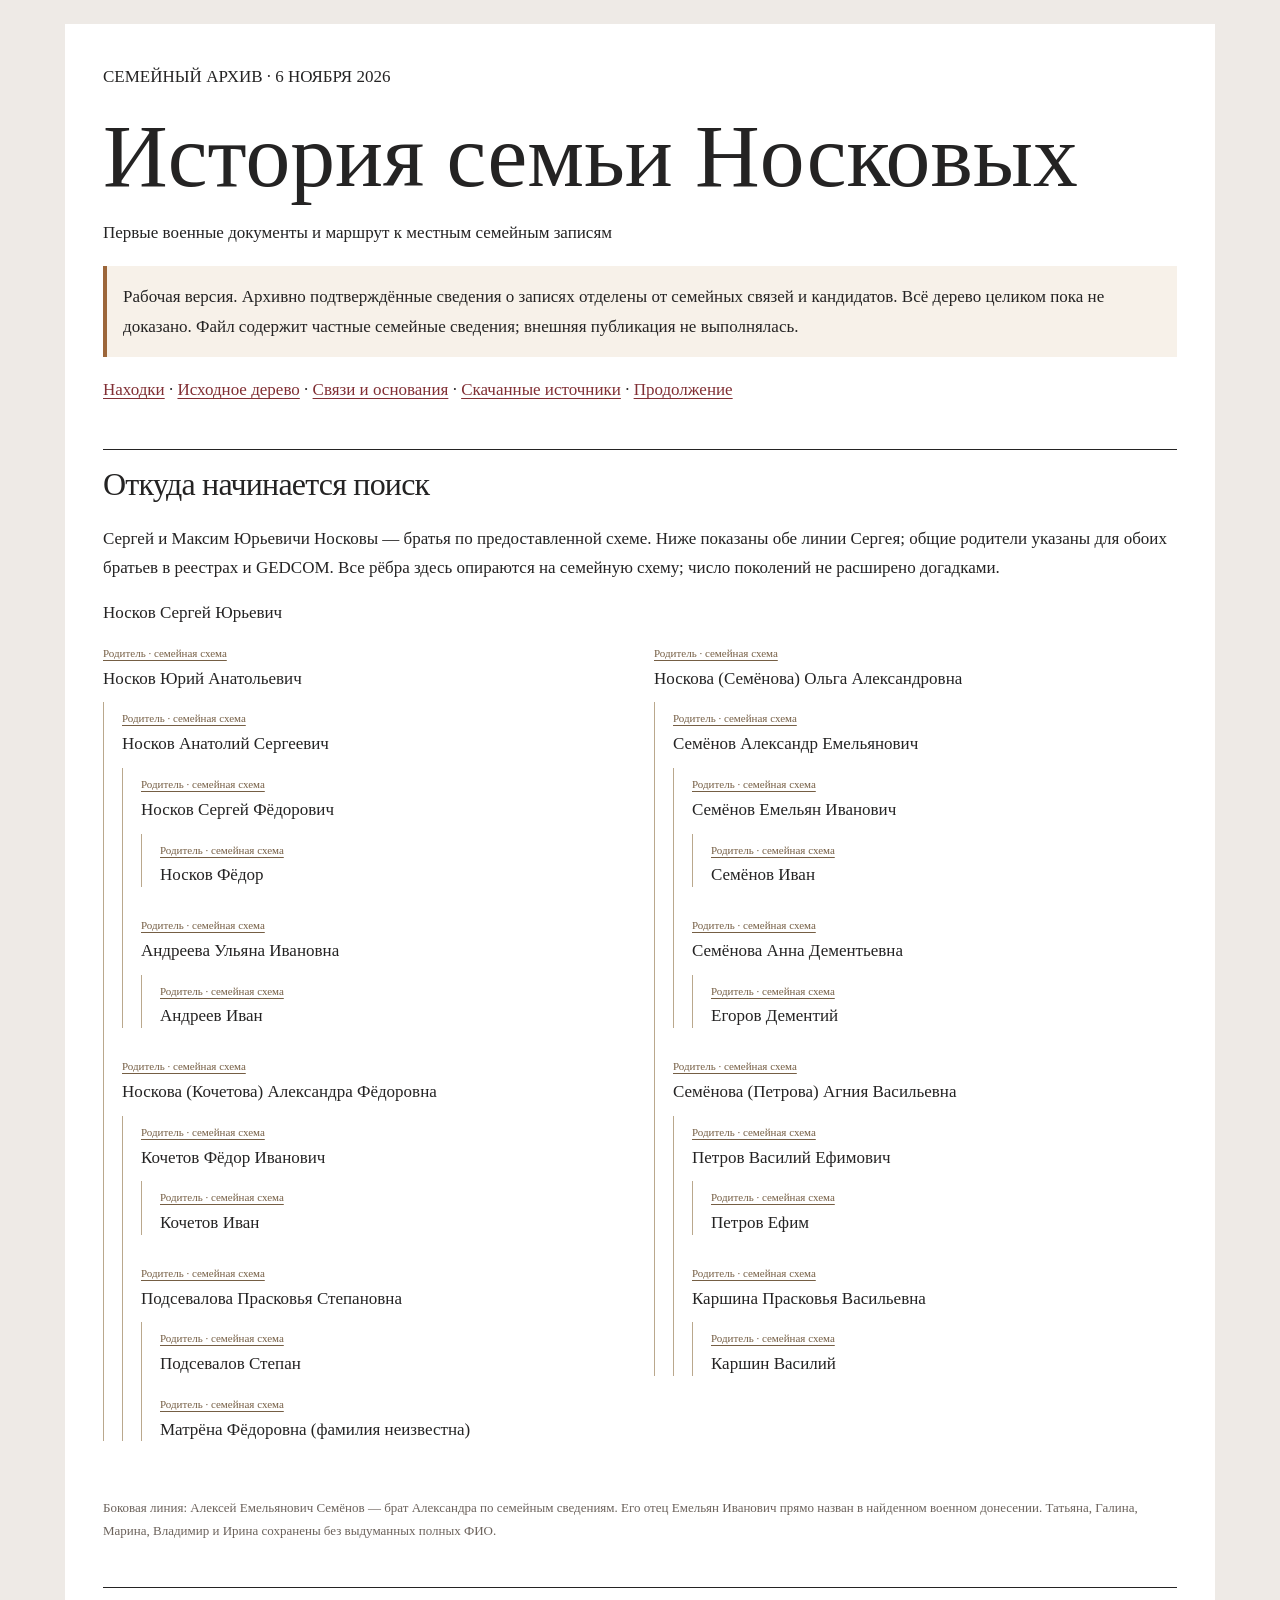
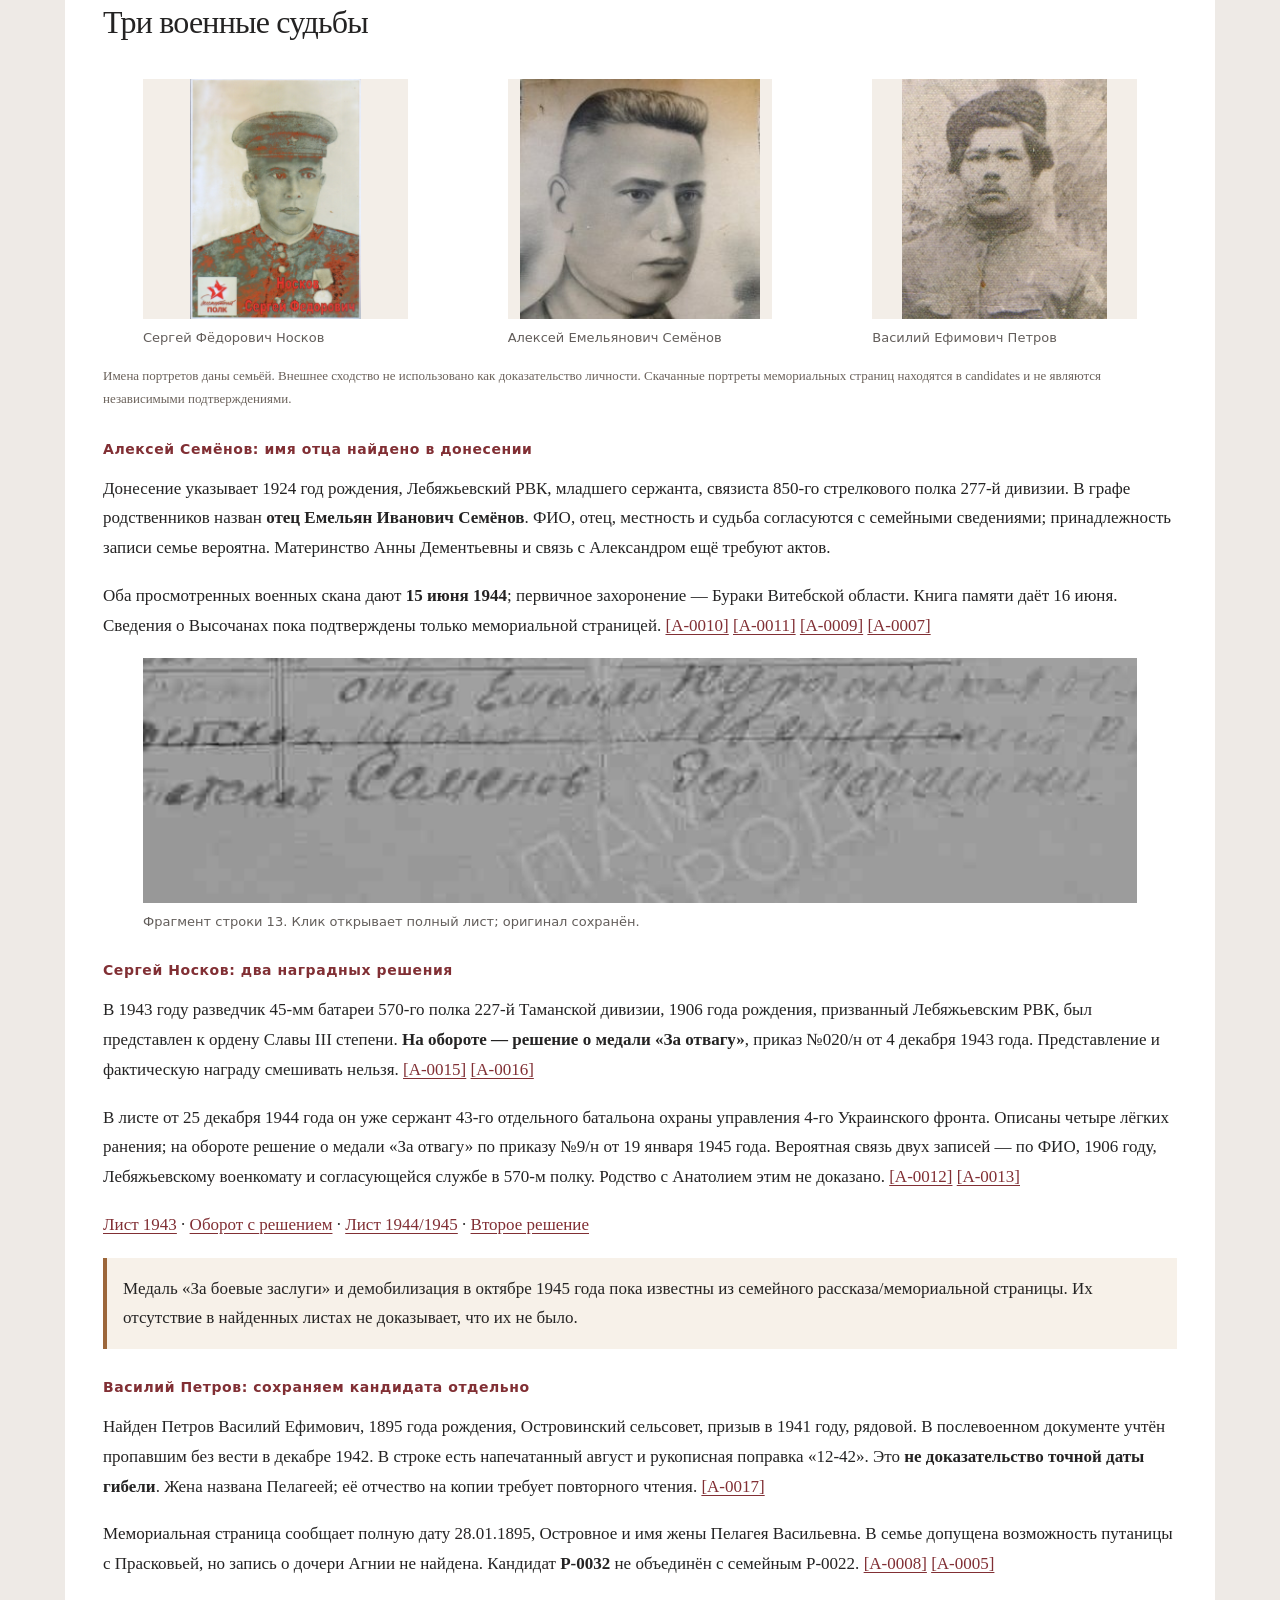
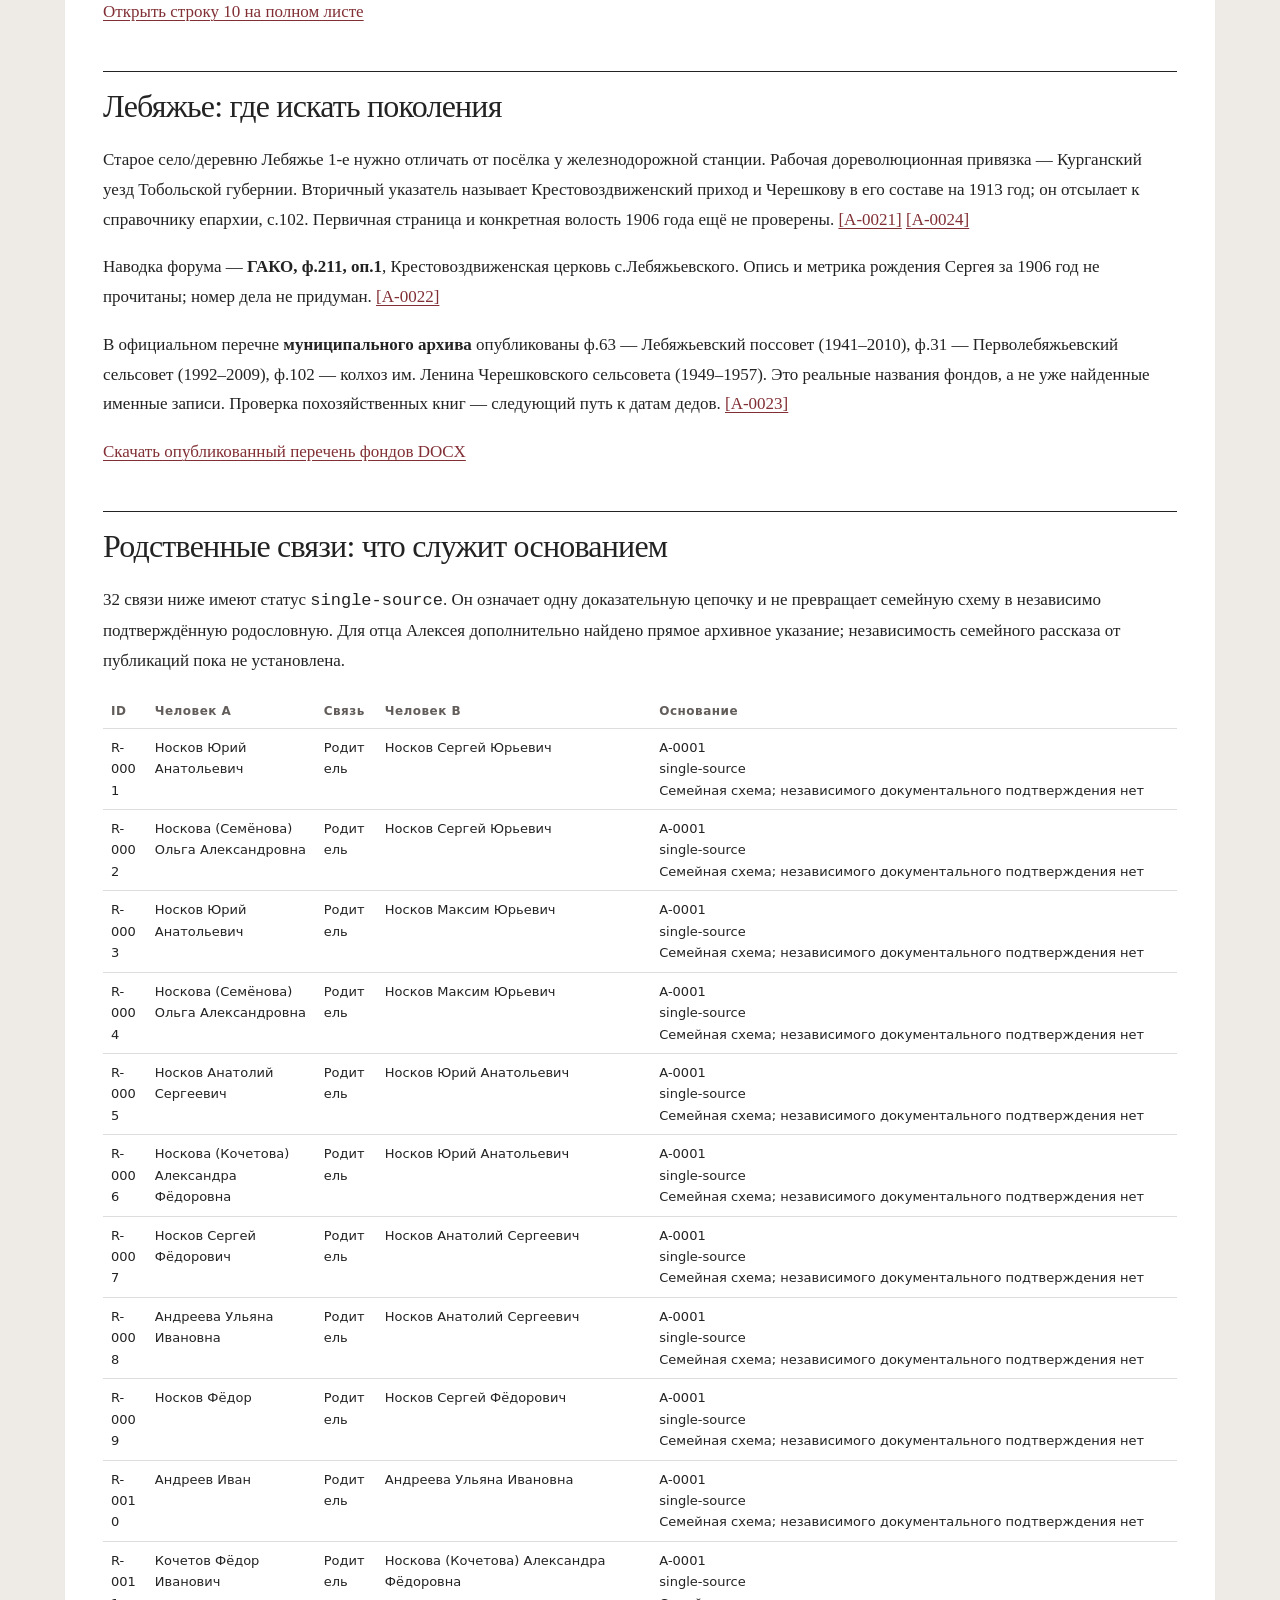
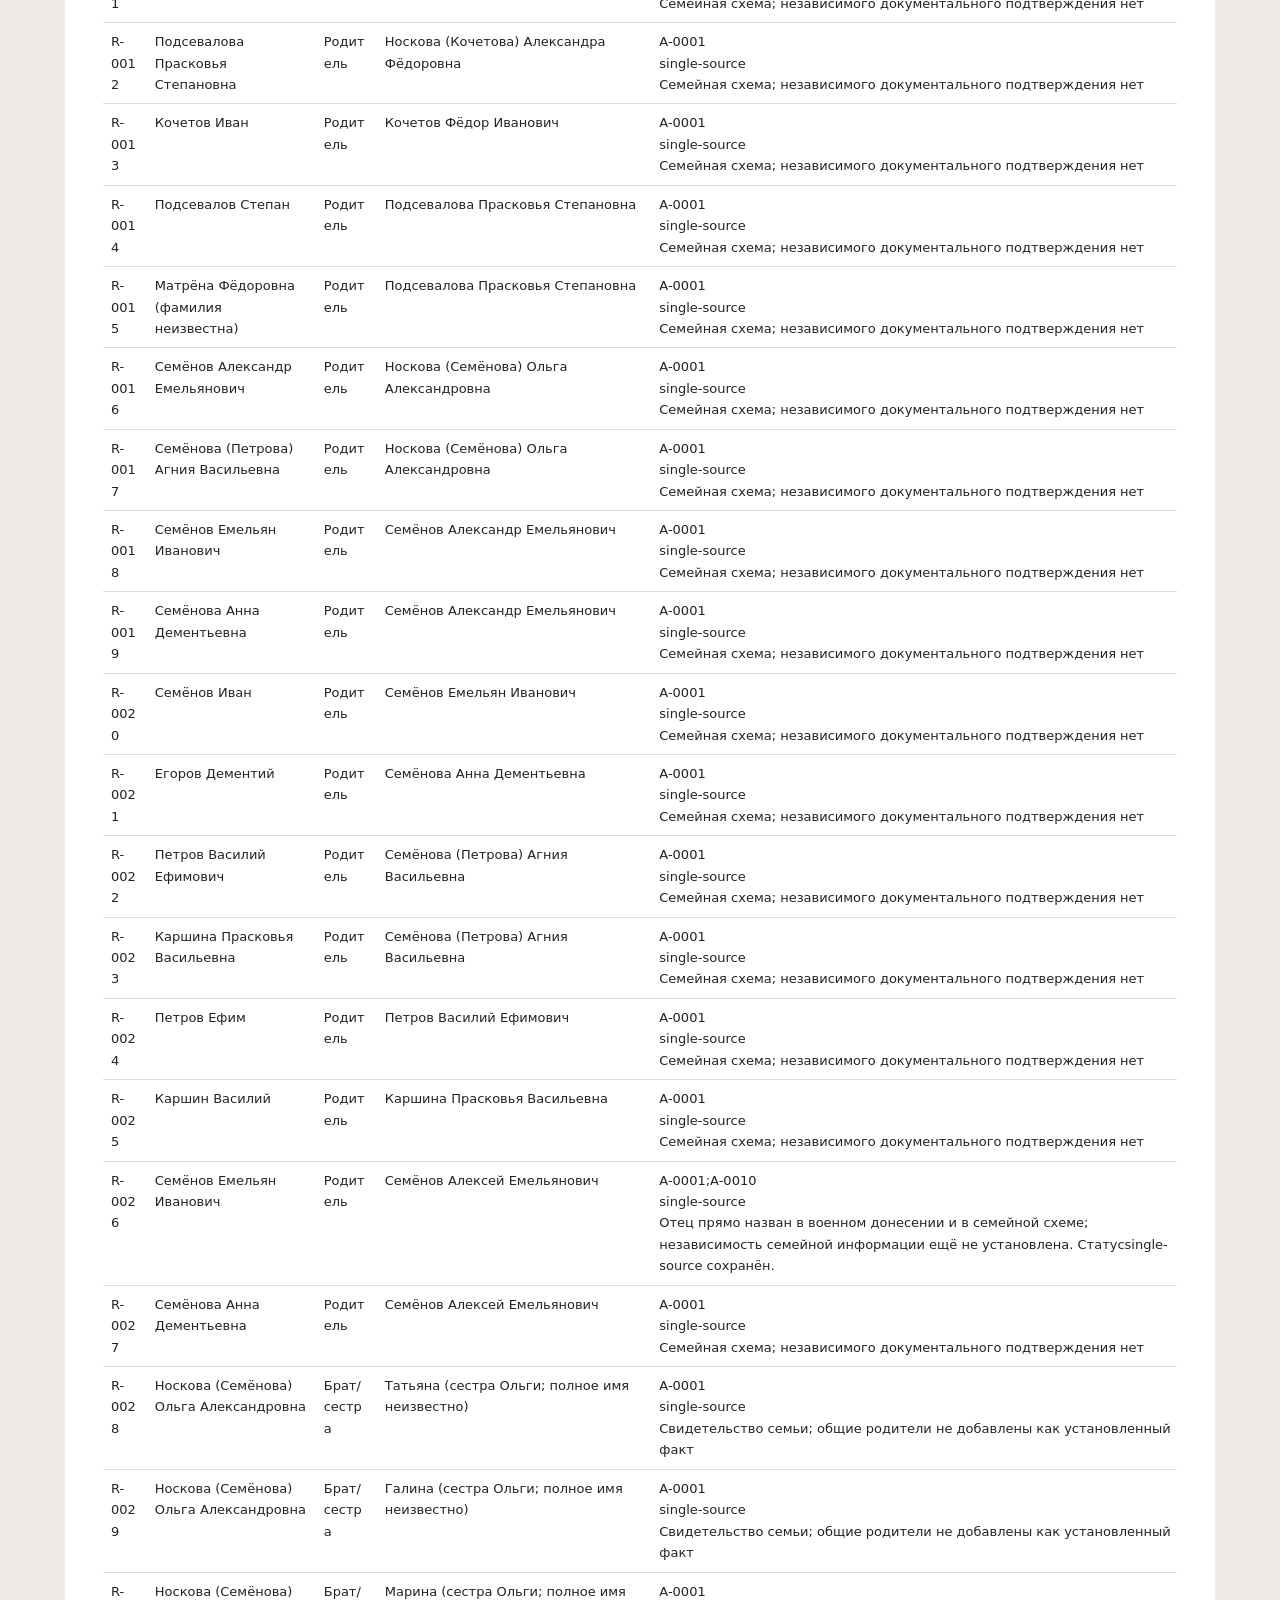
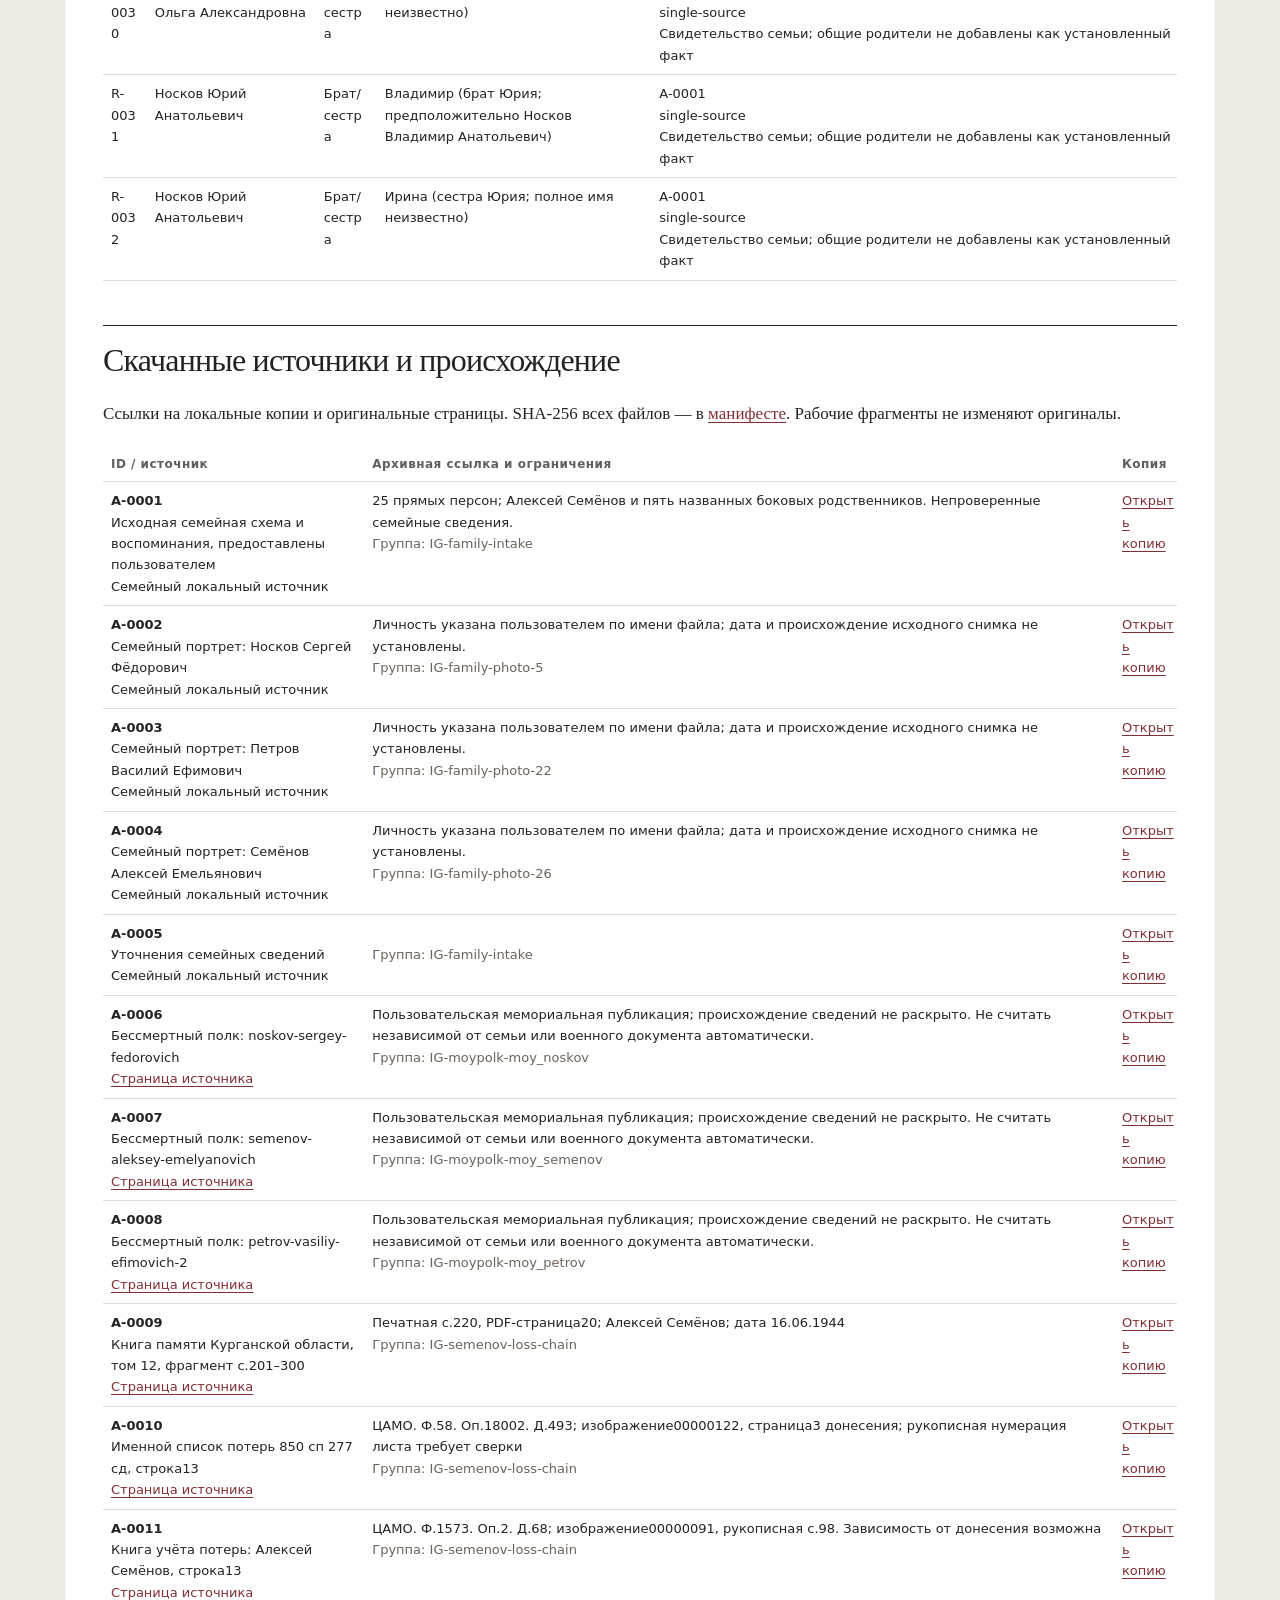
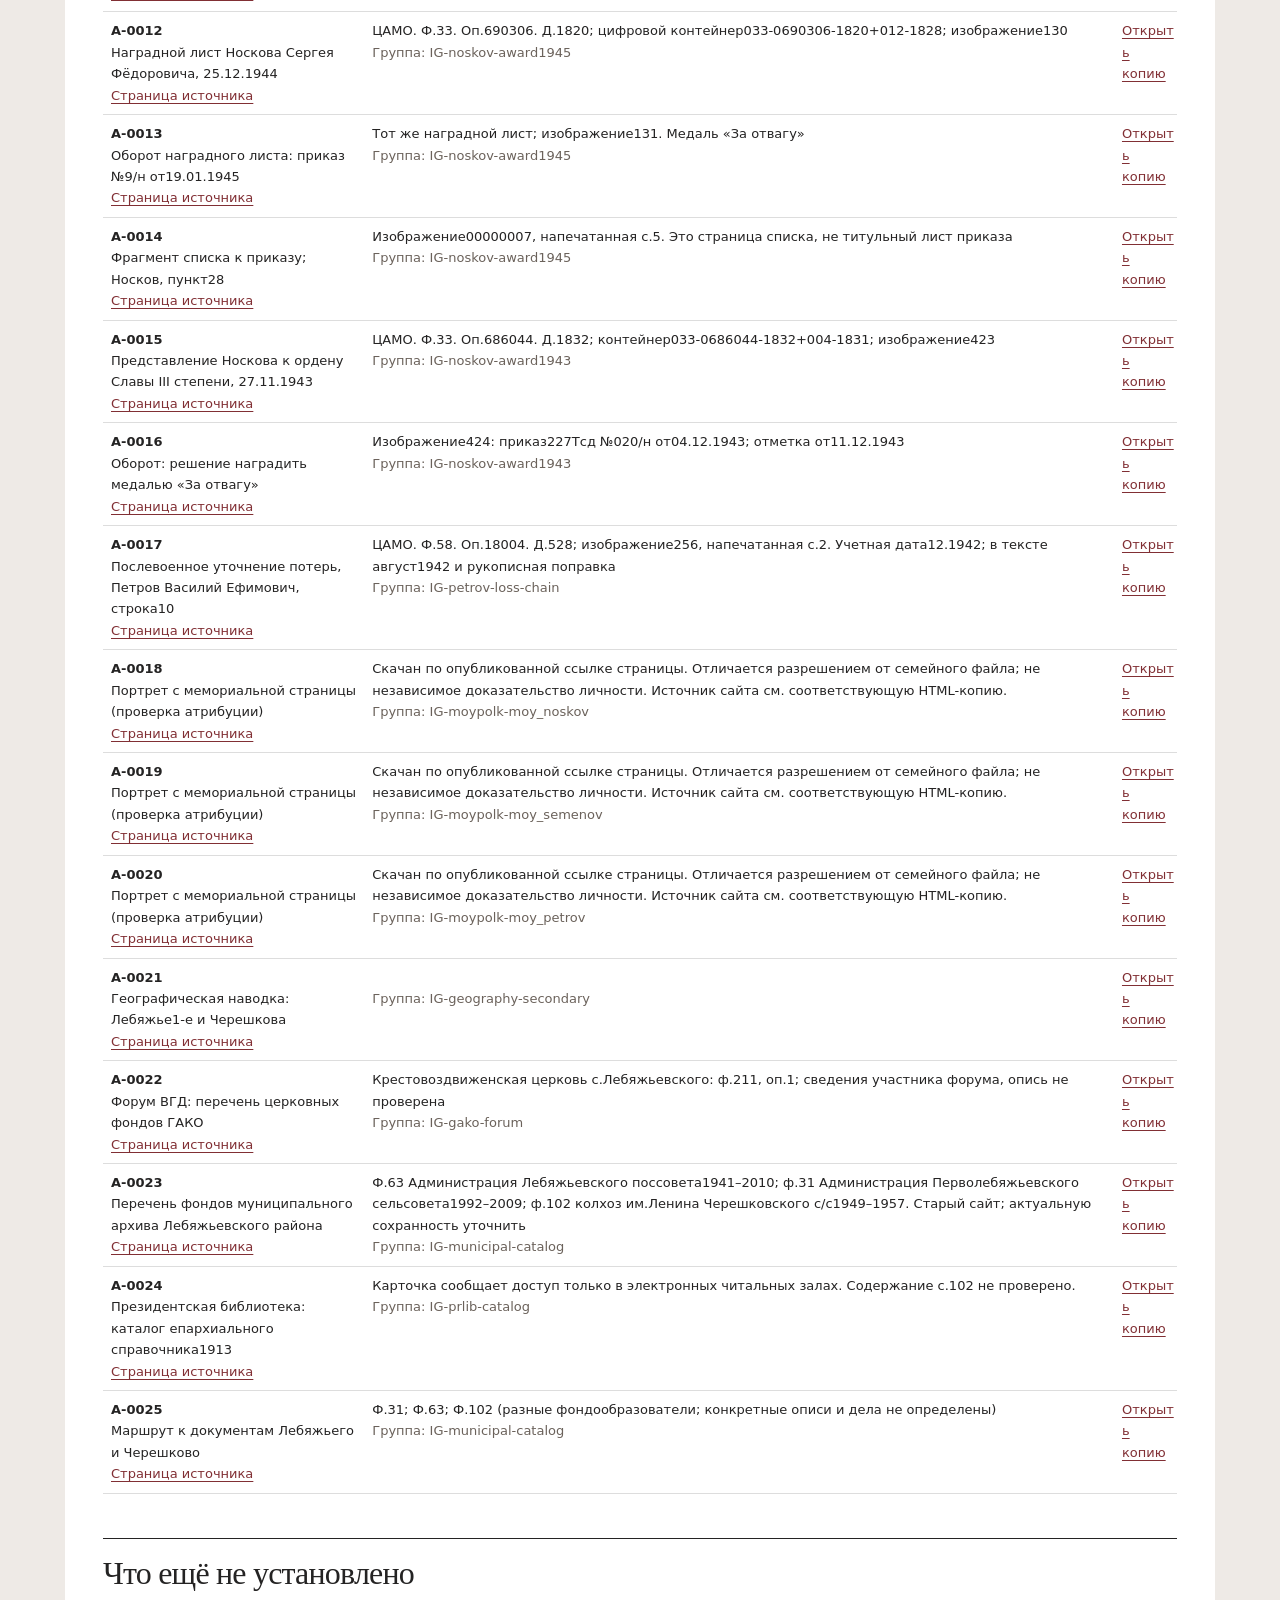
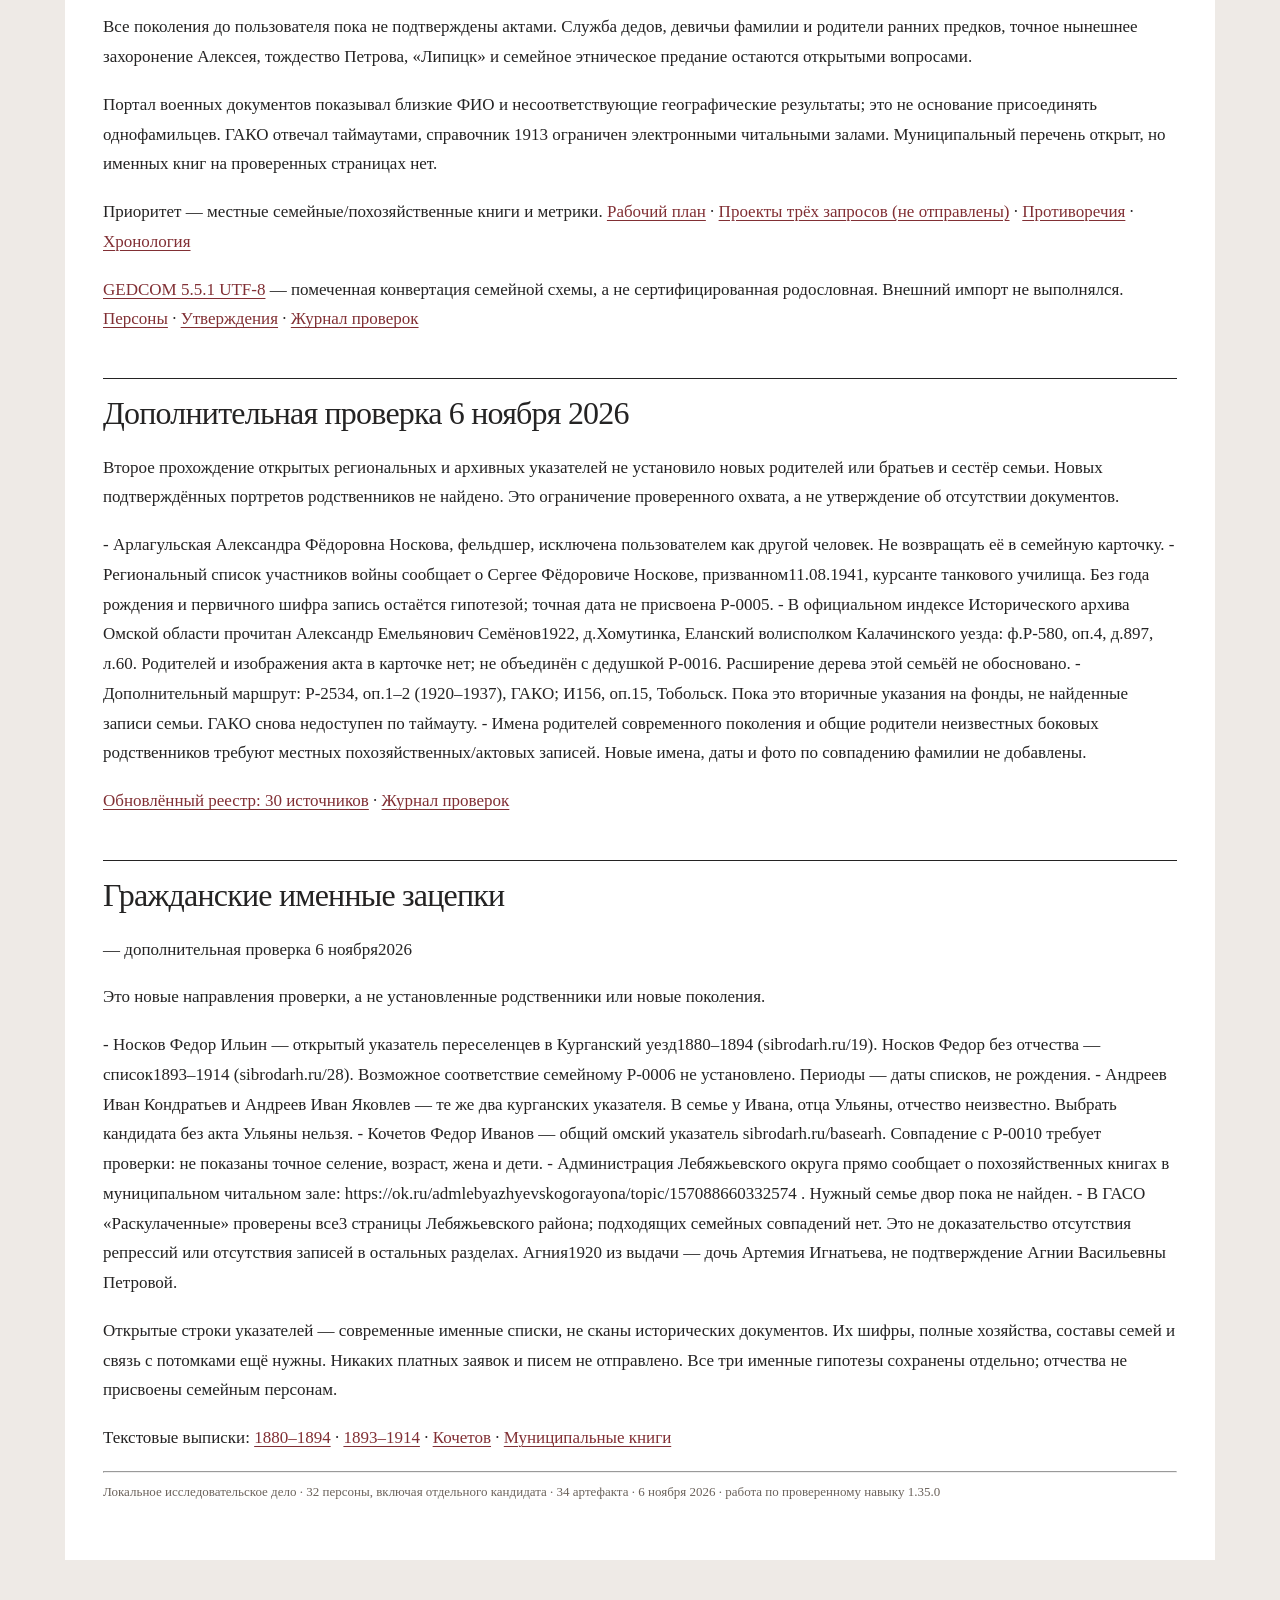
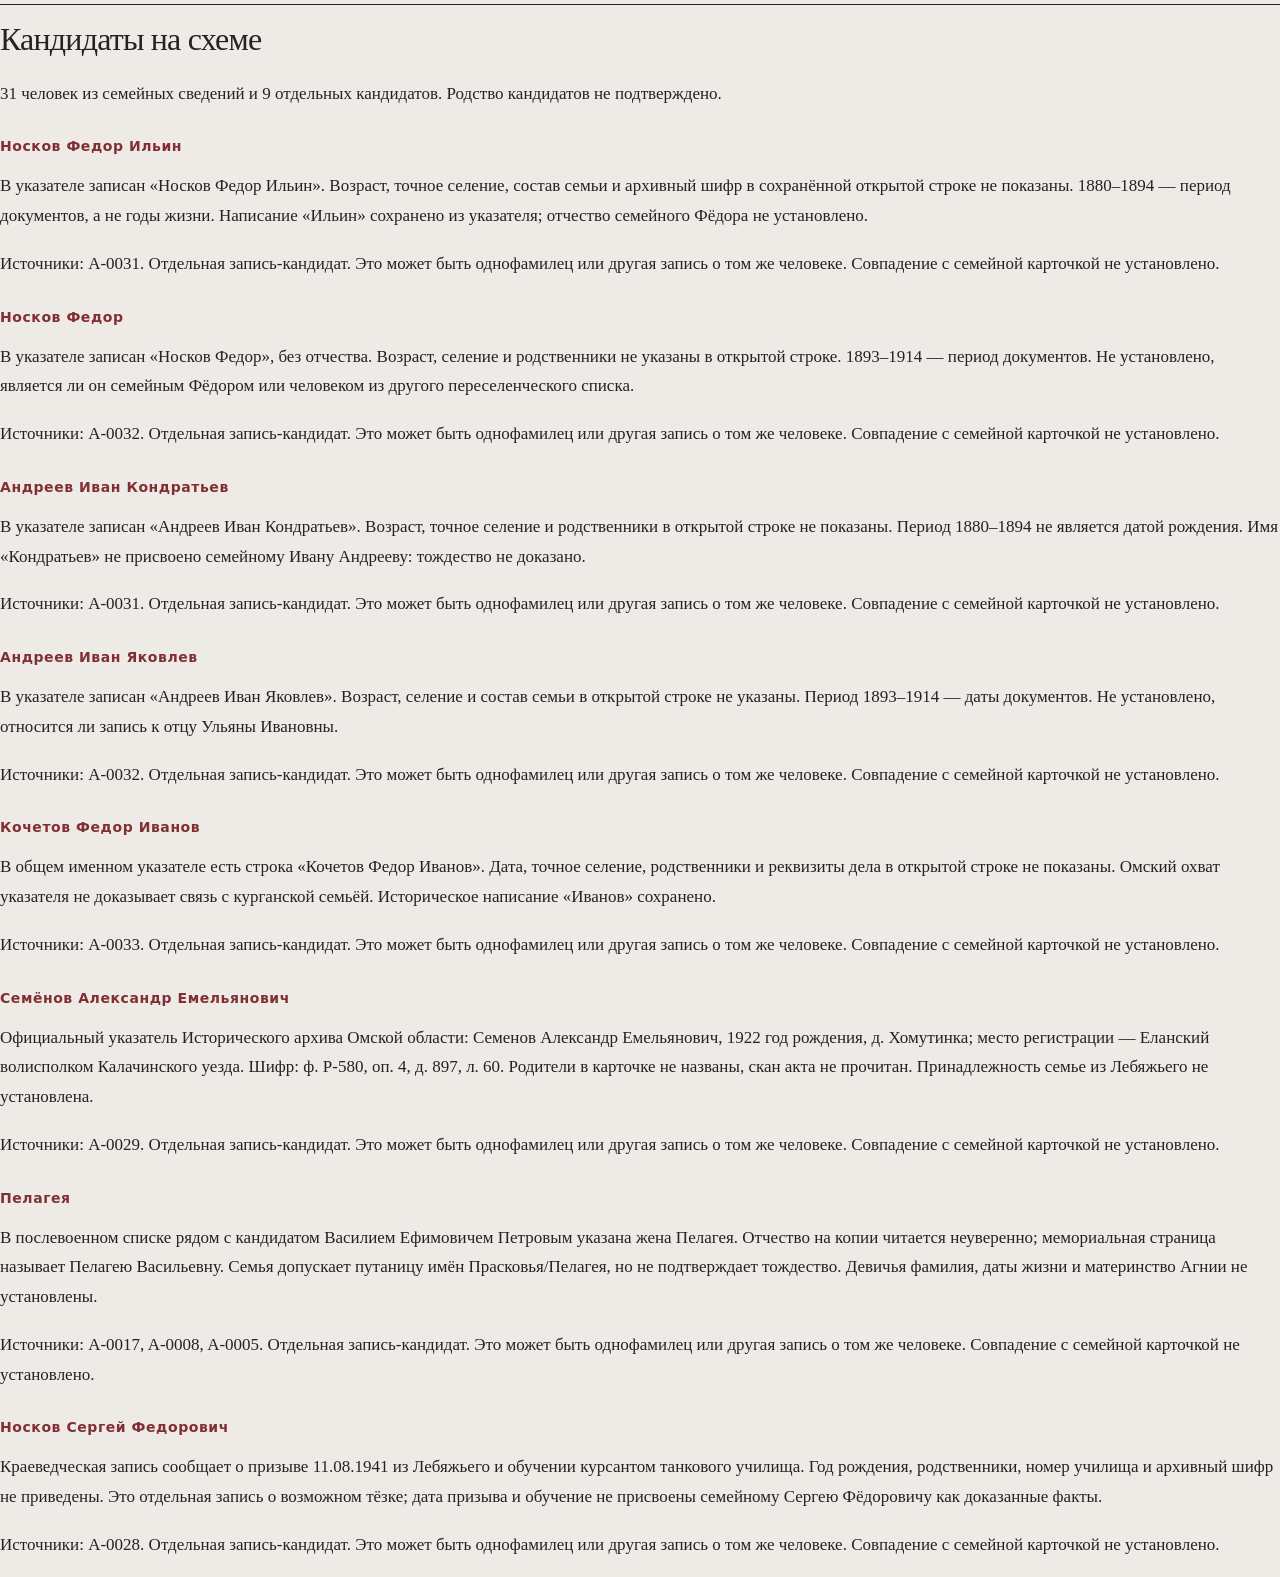
==== commit 6f4234d2: "Show all research candidates with sources and explicit uncertainty" ====
--- a/archive/report.html
+++ b/archive/report.html
@@ -187,4 +187,4 @@
 - Андреев Иван Кондратьев и Андреев Иван Яковлев — те же два курганских указателя. В семье у Ивана, отца Ульяны, отчество неизвестно. Выбрать кандидата без акта Ульяны нельзя.
 - Кочетов Федор Иванов — общий омский указатель sibrodarh.ru/basearh. Совпадение с P-0010 требует проверки: не показаны точное селение, возраст, жена и дети.
 - Администрация Лебяжьевского округа прямо сообщает о похозяйственных книгах в муниципальном читальном зале: https://ok.ru/admlebyazhyevskogorayona/topic/157088660332574 . Нужный семье двор пока не найден.
-- В ГАСО «Раскулаченные» проверены все3 страницы Лебяжьевского района; подходящих семейных совпадений нет. Это не доказательство отсутствия репрессий или отсутствия записей в остальных разделах. Агния1920 из выдачи — дочь Артемия Игнатьева, не подтверждение Агнии Васильевны Петровой.</p><p>Открытые строки указателей — современные именные списки, не сканы исторических документов. Их шифры, полные хозяйства, составы семей и связь с потомками ещё нужны. Никаких платных заявок и писем не отправлено. Все три именные гипотезы сохранены отдельно; отчества не присвоены семейным персонам.</p><p>Текстовые выписки: <a href="sources/kurgan-migrants-1880-1894.txt">1880–1894</a> · <a href="sources/kurgan-migrants-1893-1914.txt">1893–1914</a> · <a href="sources/kochetov-fedor-ivanov-index.txt">Кочетов</a> · <a href="sources/lebyazhye-household-books-official-post.txt">Муниципальные книги</a></p></section></main><footer><hr><p class="muted">Локальное исследовательское дело · 32 персоны, включая отдельного кандидата · 34 артефакта · 6 ноября 2026 · работа по проверенному навыку 1.35.0</p></footer></article></body></html>+- В ГАСО «Раскулаченные» проверены все3 страницы Лебяжьевского района; подходящих семейных совпадений нет. Это не доказательство отсутствия репрессий или отсутствия записей в остальных разделах. Агния1920 из выдачи — дочь Артемия Игнатьева, не подтверждение Агнии Васильевны Петровой.</p><p>Открытые строки указателей — современные именные списки, не сканы исторических документов. Их шифры, полные хозяйства, составы семей и связь с потомками ещё нужны. Никаких платных заявок и писем не отправлено. Все три именные гипотезы сохранены отдельно; отчества не присвоены семейным персонам.</p><p>Текстовые выписки: <a href="sources/kurgan-migrants-1880-1894.txt">1880–1894</a> · <a href="sources/kurgan-migrants-1893-1914.txt">1893–1914</a> · <a href="sources/kochetov-fedor-ivanov-index.txt">Кочетов</a> · <a href="sources/lebyazhye-household-books-official-post.txt">Муниципальные книги</a></p></section></main><footer><hr><p class="muted">Локальное исследовательское дело · 32 персоны, включая отдельного кандидата · 34 артефакта · 6 ноября 2026 · работа по проверенному навыку 1.35.0</p></footer></article><section><h2>Кандидаты на схеме</h2><p>31 человек из семейных сведений и 9 отдельных кандидатов. Родство кандидатов не подтверждено.</p><article><h3>Носков Федор Ильин</h3><p>В указателе записан «Носков Федор Ильин». Возраст, точное селение, состав семьи и архивный шифр в сохранённой открытой строке не показаны. 1880–1894 — период документов, а не годы жизни. Написание «Ильин» сохранено из указателя; отчество семейного Фёдора не установлено.</p><p>Источники: A-0031. Отдельная запись-кандидат. Это может быть однофамилец или другая запись о том же человеке. Совпадение с семейной карточкой не установлено.</p></article><article><h3>Носков Федор</h3><p>В указателе записан «Носков Федор», без отчества. Возраст, селение и родственники не указаны в открытой строке. 1893–1914 — период документов. Не установлено, является ли он семейным Фёдором или человеком из другого переселенческого списка.</p><p>Источники: A-0032. Отдельная запись-кандидат. Это может быть однофамилец или другая запись о том же человеке. Совпадение с семейной карточкой не установлено.</p></article><article><h3>Андреев Иван Кондратьев</h3><p>В указателе записан «Андреев Иван Кондратьев». Возраст, точное селение и родственники в открытой строке не показаны. Период 1880–1894 не является датой рождения. Имя «Кондратьев» не присвоено семейному Ивану Андрееву: тождество не доказано.</p><p>Источники: A-0031. Отдельная запись-кандидат. Это может быть однофамилец или другая запись о том же человеке. Совпадение с семейной карточкой не установлено.</p></article><article><h3>Андреев Иван Яковлев</h3><p>В указателе записан «Андреев Иван Яковлев». Возраст, селение и состав семьи в открытой строке не указаны. Период 1893–1914 — даты документов. Не установлено, относится ли запись к отцу Ульяны Ивановны.</p><p>Источники: A-0032. Отдельная запись-кандидат. Это может быть однофамилец или другая запись о том же человеке. Совпадение с семейной карточкой не установлено.</p></article><article><h3>Кочетов Федор Иванов</h3><p>В общем именном указателе есть строка «Кочетов Федор Иванов». Дата, точное селение, родственники и реквизиты дела в открытой строке не показаны. Омский охват указателя не доказывает связь с курганской семьёй. Историческое написание «Иванов» сохранено.</p><p>Источники: A-0033. Отдельная запись-кандидат. Это может быть однофамилец или другая запись о том же человеке. Совпадение с семейной карточкой не установлено.</p></article><article><h3>Семёнов Александр Емельянович</h3><p>Официальный указатель Исторического архива Омской области: Семенов Александр Емельянович, 1922 год рождения, д. Хомутинка; место регистрации — Еланский волисполком Калачинского уезда. Шифр: ф. Р-580, оп. 4, д. 897, л. 60. Родители в карточке не названы, скан акта не прочитан. Принадлежность семье из Лебяжьего не установлена.</p><p>Источники: A-0029. Отдельная запись-кандидат. Это может быть однофамилец или другая запись о том же человеке. Совпадение с семейной карточкой не установлено.</p></article><article><h3>Пелагея</h3><p>В послевоенном списке рядом с кандидатом Василием Ефимовичем Петровым указана жена Пелагея. Отчество на копии читается неуверенно; мемориальная страница называет Пелагею Васильевну. Семья допускает путаницу имён Прасковья/Пелагея, но не подтверждает тождество. Девичья фамилия, даты жизни и материнство Агнии не установлены.</p><p>Источники: A-0017, A-0008, A-0005. Отдельная запись-кандидат. Это может быть однофамилец или другая запись о том же человеке. Совпадение с семейной карточкой не установлено.</p></article><article><h3>Носков Сергей Федорович</h3><p>Краеведческая запись сообщает о призыве 11.08.1941 из Лебяжьего и обучении курсантом танкового училища. Год рождения, родственники, номер училища и архивный шифр не приведены. Это отдельная запись о возможном тёзке; дата призыва и обучение не присвоены семейному Сергею Фёдоровичу как доказанные факты.</p><p>Источники: A-0028. Отдельная запись-кандидат. Это может быть однофамилец или другая запись о том же человеке. Совпадение с семейной карточкой не установлено.</p></article></section></body></html>
